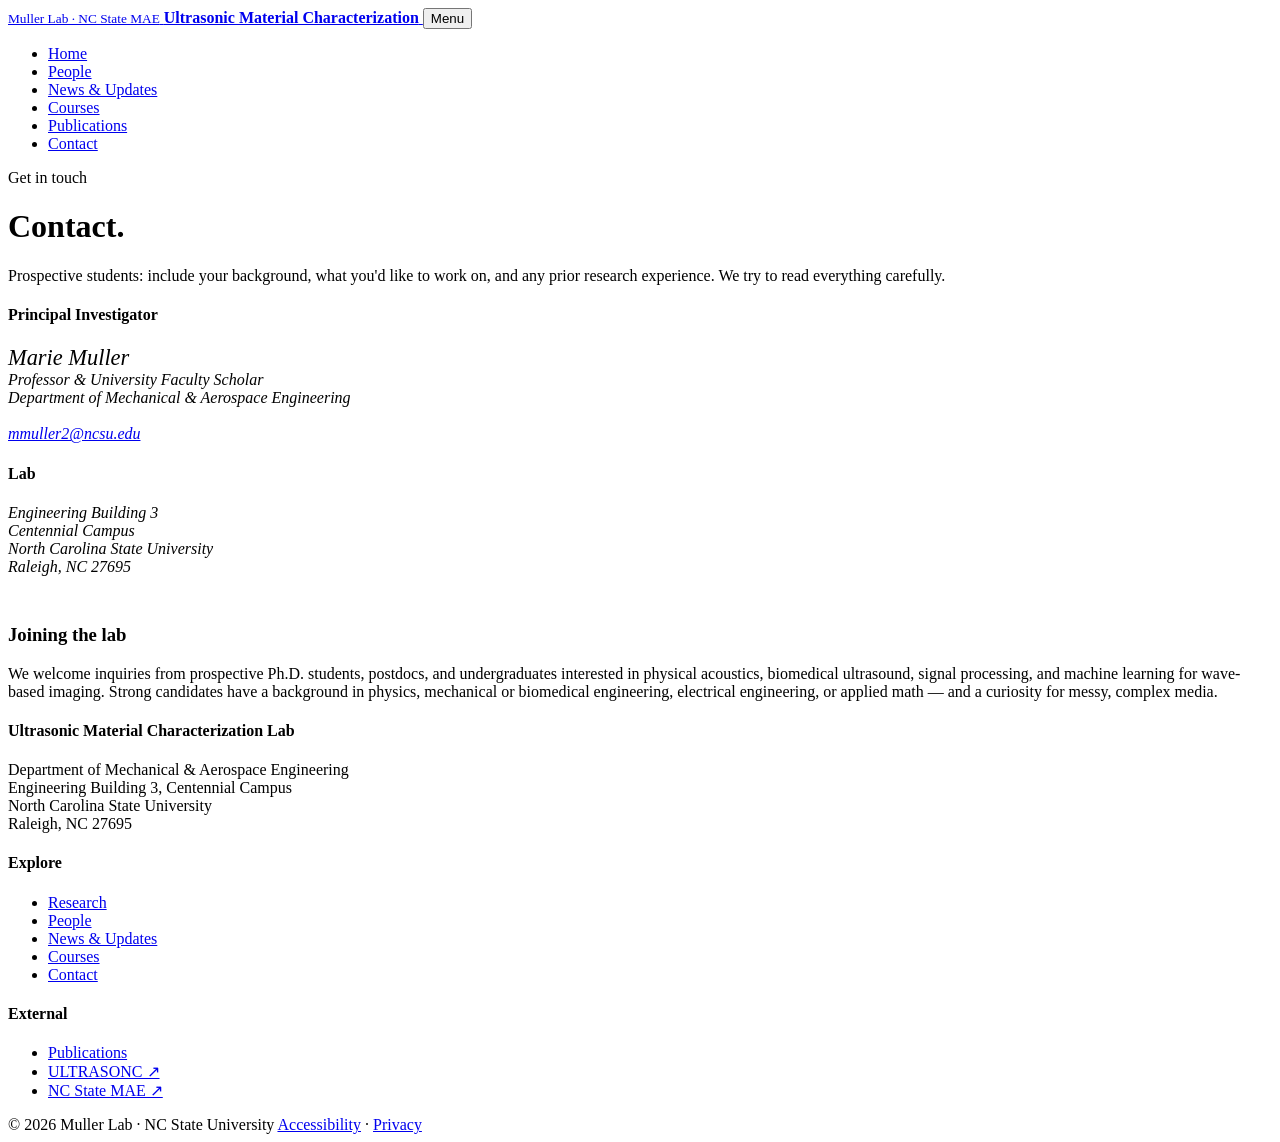
==== contact.html @ 60122ca7 "Add files via upload" ====
<!doctype html>
<html lang="en">
<head>
  <meta charset="utf-8" />
  <meta name="viewport" content="width=device-width, initial-scale=1" />
  <title>Contact — Muller Lab</title>
  <meta name="description" content="Contact the Muller Lab — Department of Mechanical and Aerospace Engineering, NC State University." />

  <link rel="preconnect" href="https://fonts.googleapis.com" />
  <link rel="preconnect" href="https://fonts.gstatic.com" crossorigin />
  <link href="https://fonts.googleapis.com/css2?family=Fraunces:ital,opsz,wght,SOFT,WONK@0,9..144,400..700,30..100,0..1;1,9..144,400..700,30..100,0..1&family=IBM+Plex+Mono:wght@400;500&family=IBM+Plex+Sans:wght@400;500;600&display=swap" rel="stylesheet" />

  <link rel="stylesheet" href="assets/css/style.css" />
</head>
<body>

  <header class="site-header">
    <nav class="nav" aria-label="Primary">
      <a class="brand" href="index.html">
        <small>Muller Lab · NC State MAE</small>
        <b>Ultrasonic Material Characterization</b>
      </a>
      <button class="nav-toggle" aria-expanded="false" aria-controls="nav-links">Menu</button>
      <ul class="nav-links" id="nav-links">
        <li><a href="index.html">Home</a></li>
        <li><a href="people.html">People</a></li>
        <li><a href="news.html">News &amp; Updates</a></li>
        <li><a href="courses.html">Courses</a></li>
        <li><a class="external" href="https://scholar.google.com/citations?user=9_iPoNoAAAAJ&hl=en&oi=ao" rel="noopener">Publications</a></li>
        <li><a class="active" href="contact.html">Contact</a></li>
      </ul>
    </nav>
  </header>

  <main>

    <header class="page-header">
      <div class="wrap">
        <span class="eyebrow">Get in touch</span>
        <h1>Contact.</h1>
        <p>Prospective students: include your background, what you'd like to work on, and any prior research experience. We try to read everything carefully.</p>
      </div>
    </header>

    <section class="section">
      <div class="wrap">
        <div class="contact-grid">

          <div class="contact-block">
            <h4>Principal Investigator</h4>
            <address>
              <strong style="font-family:var(--font-display);font-size:1.4rem;font-weight:500;color:var(--ink);">Marie Muller</strong><br/>
              Professor &amp; University Faculty Scholar<br/>
              Department of Mechanical &amp; Aerospace Engineering<br/>
              <br/>
              <a href="mailto:mmuller2@ncsu.edu">mmuller2@ncsu.edu</a>
            </address>
          </div>

          <div class="contact-block">
            <h4>Lab</h4>
            <address>
              Engineering Building 3<br/>
              Centennial Campus<br/>
              North Carolina State University<br/>
              Raleigh, NC 27695<br/>
            </address>
          </div>

        </div>

        <div class="callout" style="margin-top:3rem;">
          <h3>Joining the lab</h3>
          <p>
            We welcome inquiries from prospective Ph.D. students, postdocs, and undergraduates
            interested in physical acoustics, biomedical ultrasound, signal processing, and
            machine learning for wave-based imaging. Strong candidates have a background in
            physics, mechanical or biomedical engineering, electrical engineering, or applied
            math — and a curiosity for messy, complex media.
          </p>
        </div>
      </div>
    </section>

  </main>

  <footer class="site-footer">
    <div class="wrap">
      <div class="footer-grid">
        <div>
          <h4>Ultrasonic Material Characterization Lab</h4>
          <p>Department of Mechanical &amp; Aerospace Engineering<br/>
          Engineering Building 3, Centennial Campus<br/>
          North Carolina State University<br/>
          Raleigh, NC 27695</p>
        </div>
        <div>
          <h4>Explore</h4>
          <ul>
            <li><a href="index.html">Research</a></li>
            <li><a href="people.html">People</a></li>
            <li><a href="news.html">News &amp; Updates</a></li>
            <li><a href="courses.html">Courses</a></li>
            <li><a href="contact.html">Contact</a></li>
          </ul>
        </div>
        <div>
          <h4>External</h4>
          <ul>
            <li><a href="publications.html">Publications</a></li>
            <li><a href="https://tarheels.live/ultrasonc/" rel="noopener">ULTRASONC ↗</a></li>
            <li><a href="https://www.mae.ncsu.edu/" rel="noopener">NC State MAE ↗</a></li>
          </ul>
        </div>
      </div>
      <div class="footer-bottom">
        <span>© 2026 Muller Lab · NC State University</span>
        <span><a href="https://accessibility.ncsu.edu/" rel="noopener">Accessibility</a> · <a href="https://www.ncsu.edu/privacy/" rel="noopener">Privacy</a></span>
      </div>
    </div>
  </footer>

  <script>
    const btn = document.querySelector('.nav-toggle');
    const links = document.getElementById('nav-links');
    if (btn && links) {
      btn.addEventListener('click', () => {
        const open = links.classList.toggle('is-open');
        btn.setAttribute('aria-expanded', open);
      });
    }
  </script>
</body>
</html>
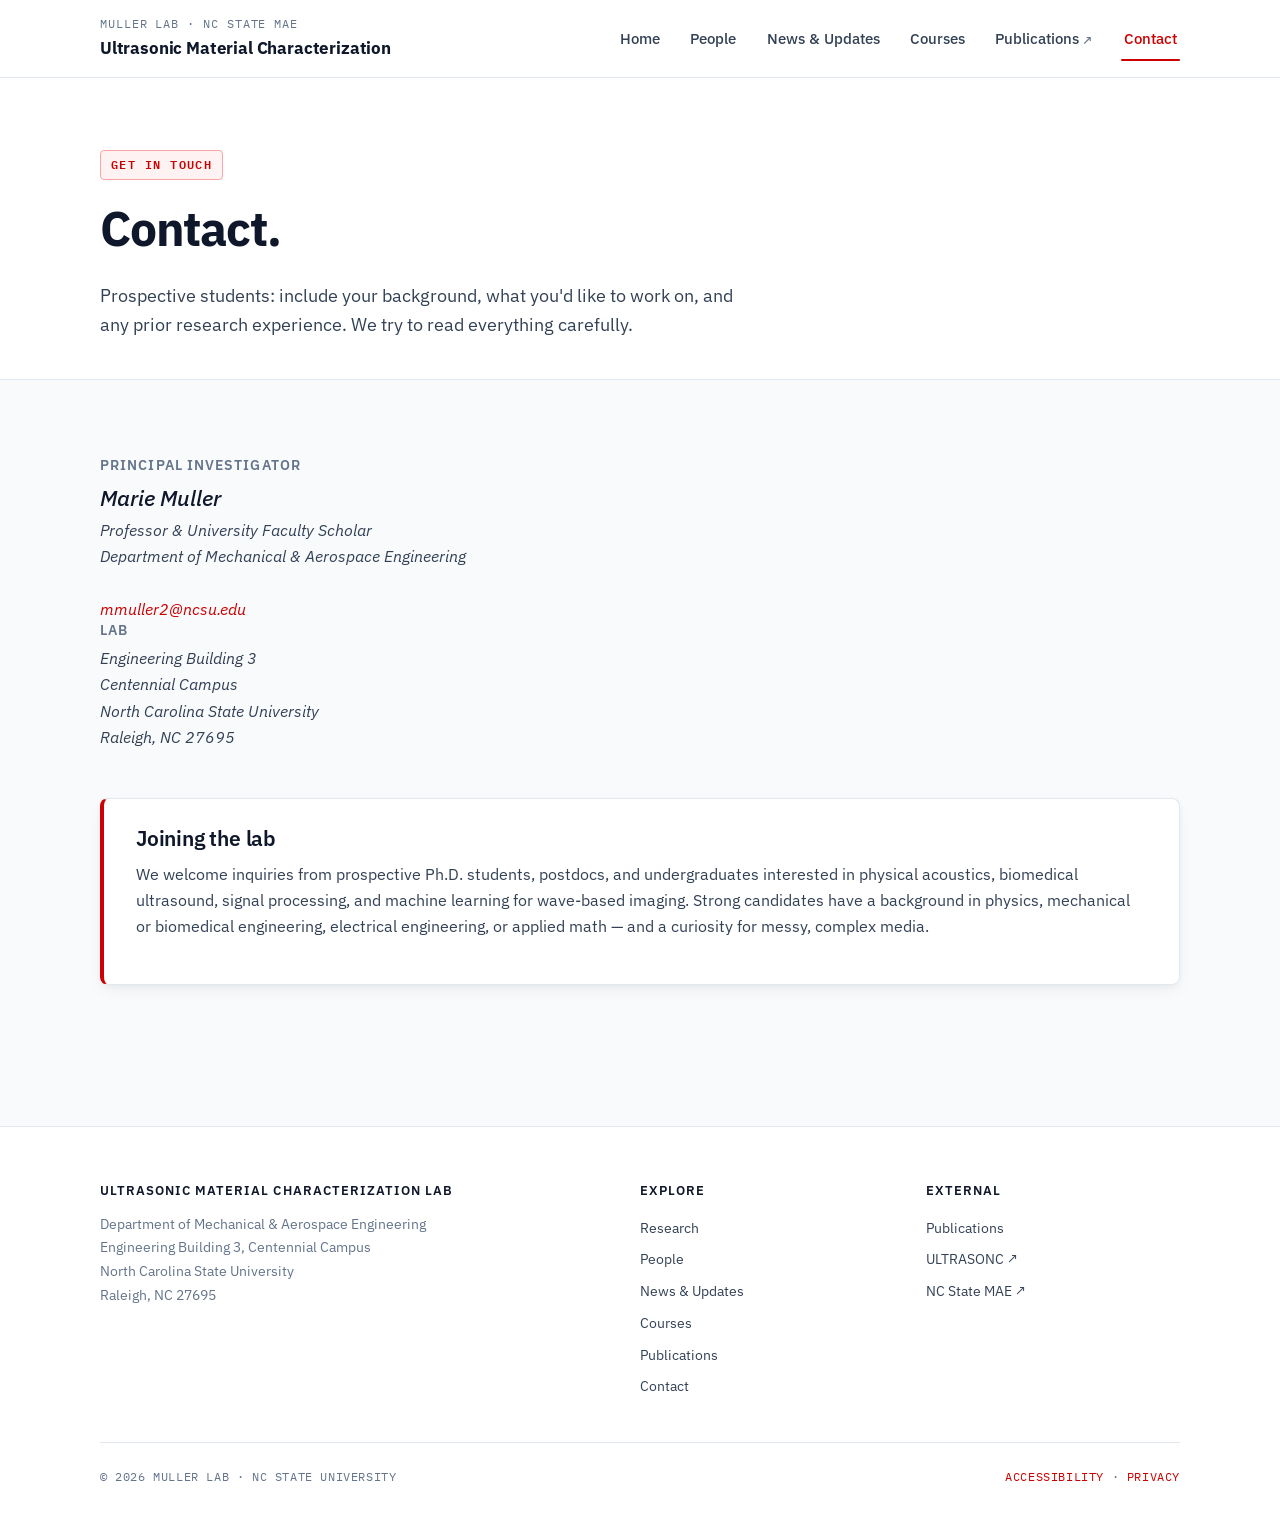
==== commit 2f3bedda: "Update contact.html" ====
--- a/contact.html
+++ b/contact.html
@@ -101,6 +101,7 @@
             <li><a href="people.html">People</a></li>
             <li><a href="news.html">News &amp; Updates</a></li>
             <li><a href="courses.html">Courses</a></li>
+            <li><a href="publications.html">Publications</a></li>
             <li><a href="contact.html">Contact</a></li>
           </ul>
         </div>
--- a/assets/css/style.css
+++ b/assets/css/style.css
@@ -0,0 +1,597 @@
+/* =========================================================
+   Ultrasonic Material Characterization Lab — Modern Clean
+   ========================================================= */
+
+:root {
+  --bg:           #f8fafc;
+  --bg-card:      #ffffff;
+  --ink:          #0f172a;
+  --ink-soft:     #334155;
+  --ink-muted:    #64748b;
+  --line:         #e2e8f0;
+  --accent:       #cc0000;       /* NC State Red */
+  --accent-light: #fef2f2;
+  --accent-border:#fca5a5;
+  --radius:       8px;
+  --shadow-sm:    0 1px 3px rgba(0,0,0,0.05), 0 1px 2px rgba(0,0,0,0.03);
+  --shadow-md:    0 6px 16px -2px rgba(15,23,42,0.06), 0 2px 6px -1px rgba(15,23,42,0.04);
+  --font-body:    "IBM Plex Sans", -apple-system, BlinkMacSystemFont, "Segoe UI", Roboto, sans-serif;
+  --font-display: "IBM Plex Sans", -apple-system, BlinkMacSystemFont, "Segoe UI", Roboto, sans-serif;
+  --font-mono:    "IBM Plex Mono", ui-monospace, Menlo, Consolas, monospace;
+  --max-w:        1160px;
+  --gutter:       clamp(1.25rem, 4vw, 2.5rem);
+}
+
+*, *::before, *::after { box-sizing: border-box; }
+html { scroll-behavior: smooth; }
+body {
+  margin: 0;
+  background: var(--bg);
+  color: var(--ink-soft);
+  font-family: var(--font-body);
+  font-size: 16px;
+  line-height: 1.65;
+  -webkit-font-smoothing: antialiased;
+}
+
+img { max-width: 100%; height: auto; display: block; }
+a { color: var(--accent); text-decoration: none; transition: all .15s ease; }
+a:hover { text-decoration: underline; color: #990000; }
+
+h1, h2, h3, h4 {
+  color: var(--ink);
+  font-family: var(--font-display);
+  font-weight: 700;
+  line-height: 1.18;
+  margin: 0 0 .5em;
+  letter-spacing: -0.025em;
+}
+h1 { font-size: clamp(2.3rem, 4.2vw, 3.4rem); }
+h2 { font-size: clamp(1.6rem, 2.5vw, 2.2rem); }
+h3 { font-size: 1.25rem; font-weight: 600; letter-spacing: -0.01em; }
+h4 { font-size: 0.85rem; font-weight: 600; text-transform: uppercase; letter-spacing: 0.08em; color: var(--ink-muted); }
+p { margin: 0 0 1em; }
+p:last-child { margin-bottom: 0; }
+
+.wrap { max-width: var(--max-w); margin: 0 auto; padding: 0 var(--gutter); }
+.section { padding: clamp(3rem, 6vw, 5rem) 0; }
+.section + .section { border-top: 1px solid var(--line); }
+
+.eyebrow {
+  display: inline-flex;
+  align-items: center;
+  font-family: var(--font-mono);
+  font-size: 0.75rem;
+  letter-spacing: 0.12em;
+  text-transform: uppercase;
+  color: var(--accent);
+  background: var(--accent-light);
+  border: 1px solid var(--accent-border);
+  padding: 4px 10px;
+  border-radius: 4px;
+  font-weight: 600;
+  margin-bottom: 1.25rem;
+}
+
+/* Header & Nav */
+.site-header {
+  position: sticky;
+  top: 0;
+  background: rgba(255, 255, 255, 0.94);
+  backdrop-filter: blur(10px);
+  -webkit-backdrop-filter: blur(10px);
+  border-bottom: 1px solid var(--line);
+  z-index: 100;
+}
+.nav {
+  display: flex;
+  align-items: center;
+  justify-content: space-between;
+  padding: 0.9rem var(--gutter);
+  max-width: var(--max-w);
+  margin: 0 auto;
+}
+.brand {
+  text-decoration: none;
+  color: var(--ink);
+  display: flex;
+  flex-direction: column;
+}
+.brand b { font-size: 1.05rem; font-weight: 700; letter-spacing: -0.01em; color: var(--ink); }
+.brand small { font-size: 0.72rem; color: var(--ink-muted); font-family: var(--font-mono); text-transform: uppercase; letter-spacing: 0.08em; margin-bottom: 2px; }
+
+.nav-toggle {
+  display: none;
+  background: #fff;
+  border: 1px solid var(--line);
+  padding: .4rem .65rem;
+  font-family: var(--font-mono);
+  font-size: .8rem;
+  border-radius: 4px;
+  cursor: pointer;
+}
+.nav-links { display: flex; gap: 1.5rem; list-style: none; margin: 0; padding: 0; align-items: center; }
+.nav-links a {
+  color: var(--ink-soft);
+  font-size: 0.92rem;
+  font-weight: 500;
+  padding: 0.4rem 0.2rem;
+  position: relative;
+}
+.nav-links a:hover, .nav-links a.active { color: var(--accent); text-decoration: none; }
+.nav-links a.active::after {
+  content: "";
+  position: absolute;
+  left: 0; right: 0; bottom: -6px;
+  height: 2px;
+  background: var(--accent);
+  border-radius: 2px;
+}
+.nav-links a.external::after { content: " ↗"; color: var(--ink-muted); font-size: 0.85em; }
+
+/* Hero */
+.hero {
+  background: #ffffff;
+  padding: clamp(3.5rem, 7vw, 5.5rem) 0 3.5rem;
+  border-bottom: 1px solid var(--line);
+}
+.hero-grid {
+  display: grid;
+  grid-template-columns: 1fr;
+  gap: 2.5rem;
+  align-items: center;
+}
+@media (min-width: 860px) {
+  .hero-grid { grid-template-columns: 1.45fr 1fr; gap: 3.5rem; }
+}
+.hero h1 {
+  font-style: normal;
+  font-weight: 700;
+  line-height: 1.15;
+}
+.hero h1 em { font-style: normal; color: var(--accent); }
+.hero-lede {
+  font-size: 1.15rem;
+  color: var(--ink-soft);
+  line-height: 1.6;
+  max-width: 44ch;
+  margin-top: 1.25rem;
+}
+.hero-meta {
+  display: flex;
+  flex-wrap: wrap;
+  gap: 0.6rem;
+  margin-top: 2rem;
+}
+.hero-meta span {
+  font-family: var(--font-mono);
+  font-size: 0.75rem;
+  letter-spacing: 0.05em;
+  color: var(--ink-muted);
+  background: var(--bg);
+  border: 1px solid var(--line);
+  padding: 4px 10px;
+  border-radius: 4px;
+}
+
+/* Callout Box */
+.callout {
+  background: var(--bg-card);
+  border: 1px solid var(--line);
+  border-left: 4px solid var(--accent);
+  padding: 1.75rem 2rem;
+  border-radius: var(--radius);
+  box-shadow: var(--shadow-md);
+}
+.callout h3 { font-size: 1.3rem; margin-bottom: 0.65rem; color: var(--ink); }
+.callout p { color: var(--ink-soft); font-size: 0.98rem; margin-bottom: 1rem; }
+.callout .callout-link {
+  font-family: var(--font-mono);
+  font-size: 0.82rem;
+  font-weight: 600;
+  letter-spacing: 0.06em;
+  text-transform: uppercase;
+  color: var(--accent);
+  display: inline-flex;
+  align-items: center;
+}
+
+/* Research Areas */
+.research-list {
+  display: flex;
+  flex-direction: column;
+  gap: 1.5rem;
+  margin-top: 2rem;
+}
+.research-item {
+  display: grid;
+  grid-template-columns: 1fr;
+  gap: 1.5rem;
+  background: var(--bg-card);
+  border: 1px solid var(--line);
+  padding: 1.75rem 2rem;
+  border-radius: var(--radius);
+  box-shadow: var(--shadow-sm);
+  transition: transform 0.2s ease, box-shadow 0.2s ease, border-color 0.2s ease;
+  cursor: pointer;
+  position: relative;
+}
+.research-item:hover {
+  transform: translateY(-2px);
+  box-shadow: var(--shadow-md);
+  border-color: #cbd5e1;
+}
+@media (min-width: 768px) {
+  .research-item {
+    grid-template-columns: 50px 1fr 240px;
+    align-items: center;
+    gap: 2.5rem;
+  }
+}
+.research-num {
+  font-family: var(--font-mono);
+  font-size: 1.15rem;
+  font-weight: 700;
+  color: var(--accent);
+}
+.research-body h3 {
+  font-size: 1.35rem;
+  margin-bottom: 0.6rem;
+  color: var(--ink);
+}
+.research-body p {
+  color: var(--ink-soft);
+  font-size: 0.96rem;
+  line-height: 1.6;
+}
+.research-hint {
+  display: inline-block;
+  margin-top: 0.75rem;
+  font-family: var(--font-mono);
+  font-size: 0.75rem;
+  color: var(--accent);
+  letter-spacing: 0.05em;
+  text-transform: uppercase;
+}
+
+/* Full Uncropped Thumbnail Container */
+.research-figure {
+  margin: 0;
+  background: #ffffff;
+  border: 1px solid var(--line);
+  border-radius: 6px;
+  padding: 0.5rem;
+  height: 180px;
+  display: flex;
+  align-items: center;
+  justify-content: center;
+}
+.research-figure img {
+  max-width: 100%;
+  max-height: 100%;
+  width: auto;
+  height: auto;
+  object-fit: contain; /* Never crop or distort the image */
+  border-radius: 4px;
+}
+
+/* =========================================================
+   Interactive Expand Modal (Text Left, Full Figure Right)
+   ========================================================= */
+.modal-overlay {
+  position: fixed;
+  inset: 0;
+  background: rgba(15, 23, 42, 0.75);
+  backdrop-filter: blur(6px);
+  z-index: 1000;
+  display: none;
+  align-items: center;
+  justify-content: center;
+  padding: 1.5rem;
+  opacity: 0;
+  transition: opacity 0.25s ease;
+}
+.modal-overlay.active {
+  display: flex;
+  opacity: 1;
+}
+.modal-window {
+  background: #ffffff;
+  width: 100%;
+  max-width: 1050px;
+  max-height: 90vh;
+  border-radius: 12px;
+  box-shadow: 0 25px 50px -12px rgba(0, 0, 0, 0.25);
+  overflow-y: auto;
+  position: relative;
+  display: grid;
+  grid-template-columns: 1fr;
+  animation: modalPop 0.25s ease-out;
+}
+@media (min-width: 860px) {
+  .modal-window {
+    grid-template-columns: 1fr 1.25fr;
+    overflow: hidden;
+    height: min(650px, 85vh);
+  }
+}
+@keyframes modalPop {
+  from { transform: scale(0.96); opacity: 0; }
+  to { transform: scale(1); opacity: 1; }
+}
+.modal-close-btn {
+  position: absolute;
+  top: 1rem;
+  right: 1.25rem;
+  background: rgba(255, 255, 255, 0.9);
+  border: 1px solid var(--line);
+  width: 36px;
+  height: 36px;
+  border-radius: 50%;
+  font-size: 1.2rem;
+  font-weight: 700;
+  cursor: pointer;
+  display: flex;
+  align-items: center;
+  justify-content: center;
+  z-index: 10;
+  color: var(--ink-soft);
+  transition: background 0.15s ease;
+}
+.modal-close-btn:hover {
+  background: var(--accent);
+  color: #fff;
+  border-color: var(--accent);
+}
+.modal-left {
+  padding: clamp(2rem, 4vw, 3rem);
+  display: flex;
+  flex-direction: column;
+  justify-content: center;
+  border-bottom: 1px solid var(--line);
+}
+@media (min-width: 860px) {
+  .modal-left {
+    border-bottom: none;
+    border-right: 1px solid var(--line);
+    overflow-y: auto;
+  }
+}
+.modal-left .modal-num {
+  font-family: var(--font-mono);
+  color: var(--accent);
+  font-weight: 700;
+  font-size: 0.9rem;
+  letter-spacing: 0.08em;
+  margin-bottom: 0.5rem;
+}
+.modal-left h3 {
+  font-size: clamp(1.4rem, 2vw, 1.85rem);
+  line-height: 1.25;
+  margin-bottom: 1.25rem;
+  color: var(--ink);
+}
+.modal-left p {
+  color: var(--ink-soft);
+  font-size: 1.02rem;
+  line-height: 1.7;
+}
+.modal-right {
+  background: #f8fafc;
+  display: flex;
+  align-items: center;
+  justify-content: center;
+  padding: 2rem;
+}
+.modal-right img {
+  max-width: 100%;
+  max-height: 100%;
+  width: auto;
+  height: auto;
+  object-fit: contain;
+  box-shadow: var(--shadow-sm);
+  background: #fff;
+  border-radius: 6px;
+  border: 1px solid var(--line);
+}
+
+/* News Section */
+.news-list {
+  list-style: none;
+  padding: 0;
+  margin: 2rem 0 0;
+  display: flex;
+  flex-direction: column;
+  gap: 1rem;
+}
+.news-item {
+  background: var(--bg-card);
+  border: 1px solid var(--line);
+  padding: 1.5rem 2rem;
+  border-radius: var(--radius);
+  box-shadow: var(--shadow-sm);
+  display: grid;
+  grid-template-columns: 1fr;
+  gap: 0.75rem;
+}
+@media (min-width: 768px) {
+  .news-item { grid-template-columns: 140px 1fr; gap: 2rem; }
+}
+.news-date {
+  font-family: var(--font-mono);
+  font-size: 0.82rem;
+  color: var(--ink-muted);
+  letter-spacing: 0.05em;
+  text-transform: uppercase;
+}
+.news-tag {
+  display: inline-block;
+  font-family: var(--font-mono);
+  font-size: 0.7rem;
+  letter-spacing: 0.08em;
+  text-transform: uppercase;
+  color: var(--accent);
+  background: var(--accent-light);
+  border: 1px solid var(--accent-border);
+  padding: 2px 7px;
+  border-radius: 3px;
+  margin-bottom: 0.4rem;
+  font-weight: 600;
+}
+.news-body h3 { font-size: 1.15rem; margin-bottom: 0.4rem; }
+.news-body p { color: var(--ink-soft); font-size: 0.94rem; margin-bottom: 0.35rem; }
+
+/* People Page */
+.pi-feature {
+  display: grid;
+  grid-template-columns: 1fr;
+  gap: 2rem;
+  background: var(--bg-card);
+  padding: 2.5rem;
+  border: 1px solid var(--line);
+  border-radius: var(--radius);
+  box-shadow: var(--shadow-sm);
+}
+@media (min-width: 768px) {
+  .pi-feature { grid-template-columns: 280px 1fr; gap: 3rem; align-items: start; }
+}
+.pi-photo {
+  border-radius: var(--radius);
+  overflow: hidden;
+  border: 1px solid var(--line);
+}
+.pi-photo img { width: 100%; aspect-ratio: 1 / 1; object-fit: cover; }
+.pi-title {
+  font-family: var(--font-mono);
+  font-size: 0.85rem;
+  text-transform: uppercase;
+  color: var(--accent);
+  letter-spacing: 0.05em;
+  margin-bottom: 1.25rem;
+  font-weight: 600;
+}
+
+.people-grid {
+  display: grid;
+  grid-template-columns: repeat(auto-fill, minmax(240px, 1fr));
+  gap: 1.5rem;
+  margin-top: 1.75rem;
+}
+.person {
+  background: var(--bg-card);
+  border: 1px solid var(--line);
+  padding: 1.5rem;
+  border-radius: var(--radius);
+  box-shadow: var(--shadow-sm);
+  display: flex;
+  flex-direction: column;
+}
+.person-photo {
+  width: 100%;
+  max-width: 200px;
+  aspect-ratio: 1 / 1;
+  border-radius: 50%;
+  overflow: hidden;
+  margin: 0 auto 1.25rem;
+  background: var(--bg-card);
+}
+
+.person-photo img {
+  width: 100%;
+  height: 100%;
+  display: block;
+  object-fit: cover;
+  border-radius: 50%;
+}
+.person h4 { font-size: 1.15rem; color: var(--ink); margin-bottom: 0.35rem; text-transform: none; letter-spacing: 0; }
+.person p { font-size: 0.92rem; color: var(--ink-soft); margin-bottom: 0.75rem; }
+.person-email { font-family: var(--font-mono); font-size: 0.8rem; color: var(--accent); margin-top: auto; }
+
+/* Alumni */
+.alumni-block { columns: 1; column-gap: 2.5rem; }
+@media (min-width: 600px) { .alumni-block { columns: 2; } }
+@media (min-width: 960px) { .alumni-block { columns: 3; } }
+.alumni-block ul { list-style: none; padding: 0; margin: 0; }
+.alumni-block li {
+  break-inside: avoid;
+  padding: .5rem 0;
+  border-bottom: 1px solid var(--line);
+  font-size: .94rem;
+}
+
+/* Page Header */
+.page-header {
+  padding: clamp(3rem, 6vw, 4.5rem) 0 2.5rem;
+  background: #ffffff;
+  border-bottom: 1px solid var(--line);
+}
+.page-header h1 { font-size: clamp(2rem, 3.8vw, 3rem); }
+.page-header p { font-size: 1.1rem; color: var(--ink-soft); max-width: 60ch; margin-top: 0.75rem; }
+
+/* Courses */
+.courses { display: flex; flex-direction: column; gap: 1rem; margin-top: 2rem; }
+.course {
+  background: var(--bg-card);
+  border: 1px solid var(--line);
+  padding: 1.75rem 2rem;
+  border-radius: var(--radius);
+  box-shadow: var(--shadow-sm);
+  display: grid;
+  grid-template-columns: 1fr;
+  gap: 1rem;
+}
+@media (min-width: 768px) {
+  .course { grid-template-columns: 160px 1fr; gap: 2rem; }
+}
+.course-code { font-family: var(--font-mono); font-size: 1rem; font-weight: 700; color: var(--ink); }
+.course-term { display: block; font-size: 0.78rem; text-transform: uppercase; color: var(--accent); margin-top: 4px; }
+
+/* Footer */
+.site-footer {
+  border-top: 1px solid var(--line);
+  padding: 3.5rem 0 2rem;
+  background: #ffffff;
+  font-size: 0.9rem;
+  color: var(--ink-muted);
+  margin-top: 4rem;
+}
+.footer-grid { display: grid; grid-template-columns: 1fr; gap: 2rem; }
+@media (min-width: 768px) { .footer-grid { grid-template-columns: 2fr 1fr 1fr; } }
+.footer-grid h4 { font-size: 0.8rem; margin-bottom: 0.85rem; color: var(--ink); }
+.footer-grid ul { list-style: none; padding: 0; margin: 0; }
+.footer-grid li { padding: 0.25rem 0; }
+.footer-grid a { color: var(--ink-soft); }
+.footer-grid a:hover { color: var(--accent); }
+.footer-bottom {
+  margin-top: 2.5rem;
+  padding-top: 1.5rem;
+  border-top: 1px solid var(--line);
+  display: flex;
+  justify-content: space-between;
+  flex-wrap: wrap;
+  gap: 1rem;
+  font-family: var(--font-mono);
+  font-size: 0.75rem;
+  letter-spacing: 0.05em;
+  text-transform: uppercase;
+}
+
+@media (max-width: 760px) {
+  .nav-toggle { display: inline-block; }
+  .nav-links {
+    position: absolute;
+    top: 100%;
+    left: 0;
+    right: 0;
+    background: #ffffff;
+    border-bottom: 1px solid var(--line);
+    flex-direction: column;
+    align-items: stretch;
+    gap: 0;
+    padding: .5rem var(--gutter) 1.5rem;
+    display: none;
+    box-shadow: var(--shadow-md);
+  }
+  .nav-links.is-open { display: flex; }
+  .nav-links a { padding: .75rem 0; border-bottom: 1px solid var(--line); }
+}
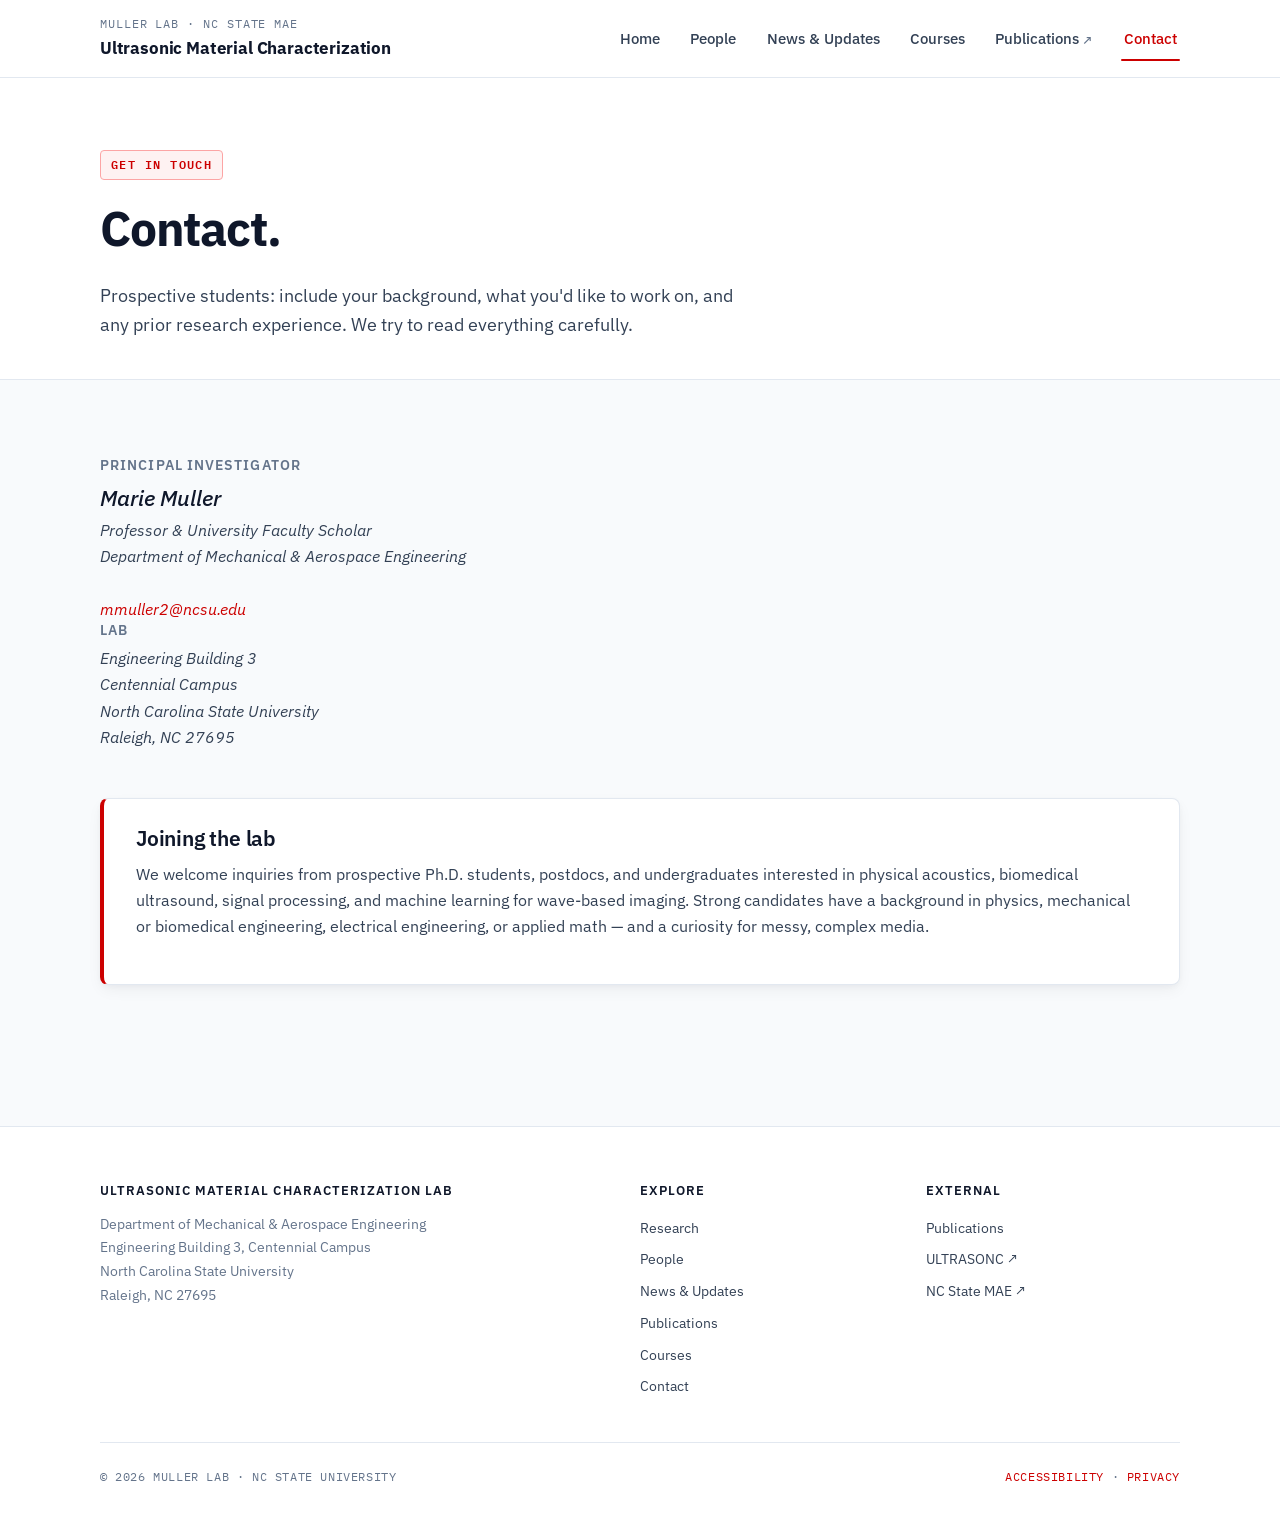
==== commit b6e12687: "Update contact.html" ====
--- a/contact.html
+++ b/contact.html
@@ -100,8 +100,8 @@
             <li><a href="index.html">Research</a></li>
             <li><a href="people.html">People</a></li>
             <li><a href="news.html">News &amp; Updates</a></li>
-            <li><a href="courses.html">Courses</a></li>
             <li><a href="publications.html">Publications</a></li>
+            <li><a href="courses.html">Courses</a></li>            
             <li><a href="contact.html">Contact</a></li>
           </ul>
         </div>
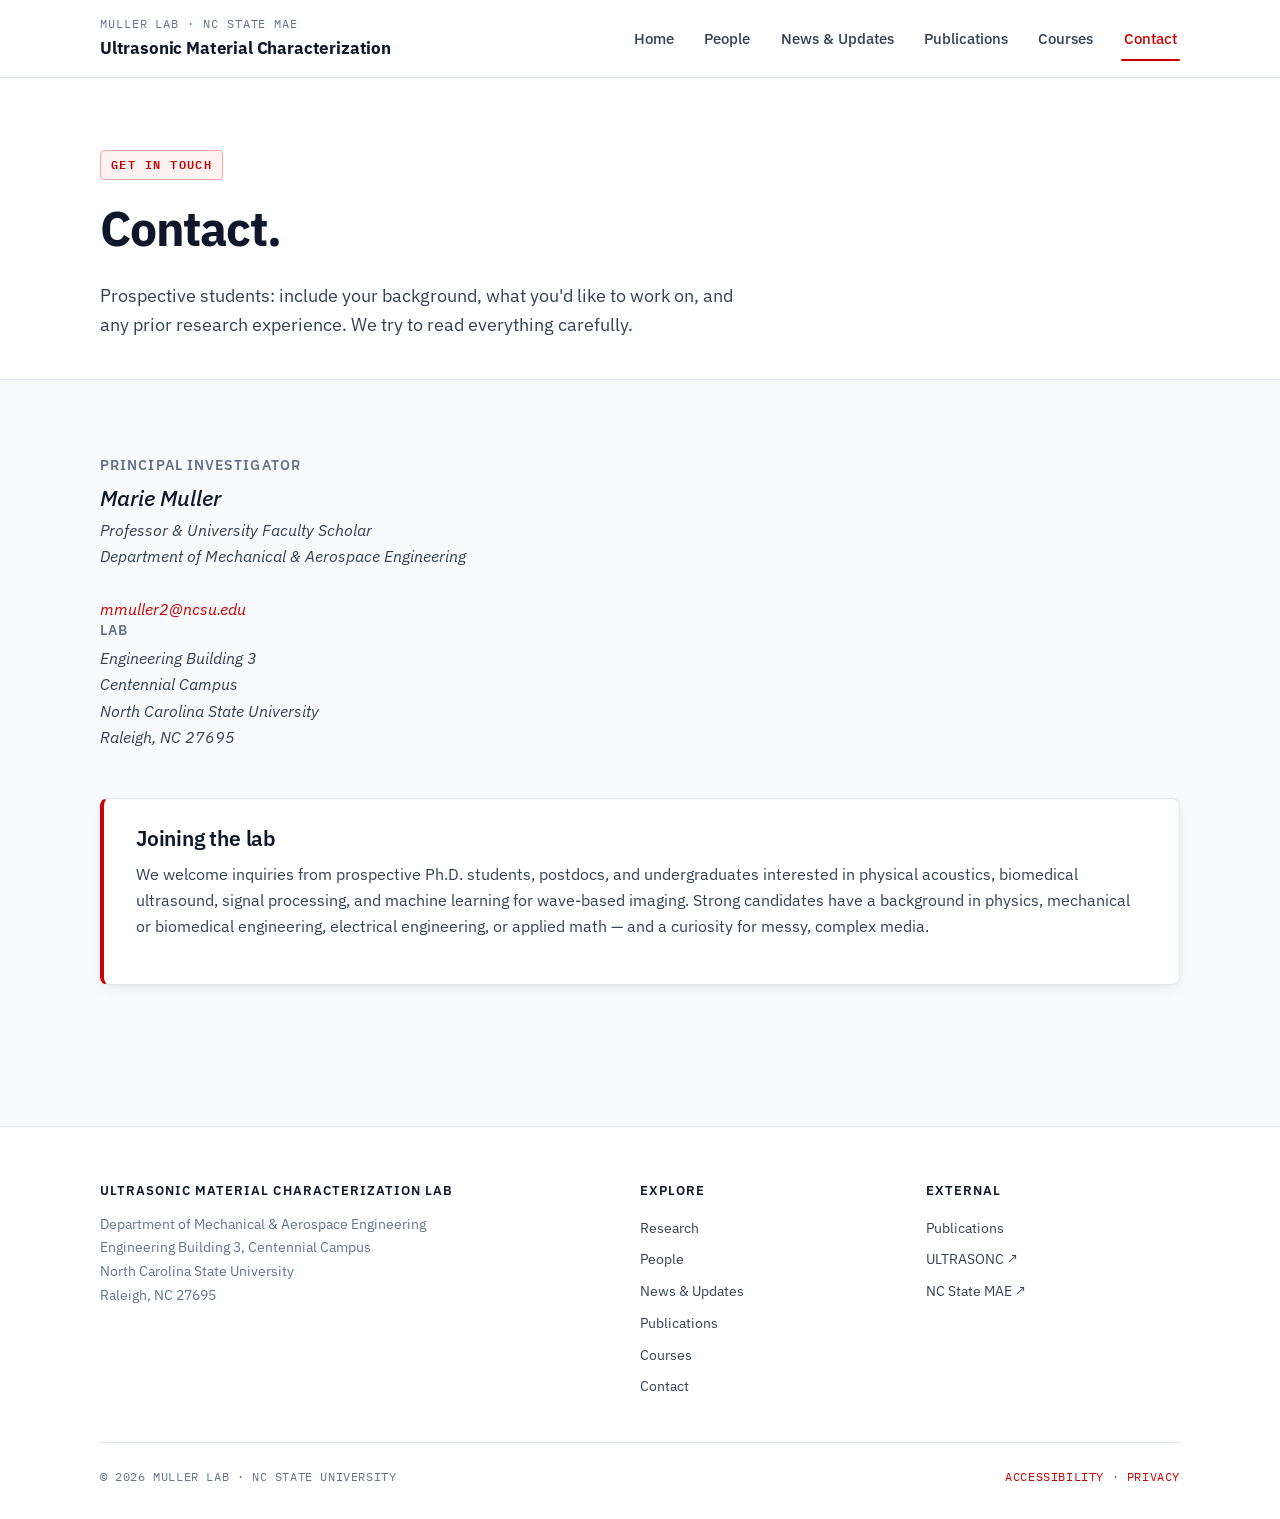
==== commit de9af889: "Update contact.html" ====
--- a/contact.html
+++ b/contact.html
@@ -25,8 +25,8 @@
         <li><a href="index.html">Home</a></li>
         <li><a href="people.html">People</a></li>
         <li><a href="news.html">News &amp; Updates</a></li>
+        <li><a href="publications.html">Publications</a></li>
         <li><a href="courses.html">Courses</a></li>
-        <li><a class="external" href="https://scholar.google.com/citations?user=9_iPoNoAAAAJ&hl=en&oi=ao" rel="noopener">Publications</a></li>
         <li><a class="active" href="contact.html">Contact</a></li>
       </ul>
     </nav>
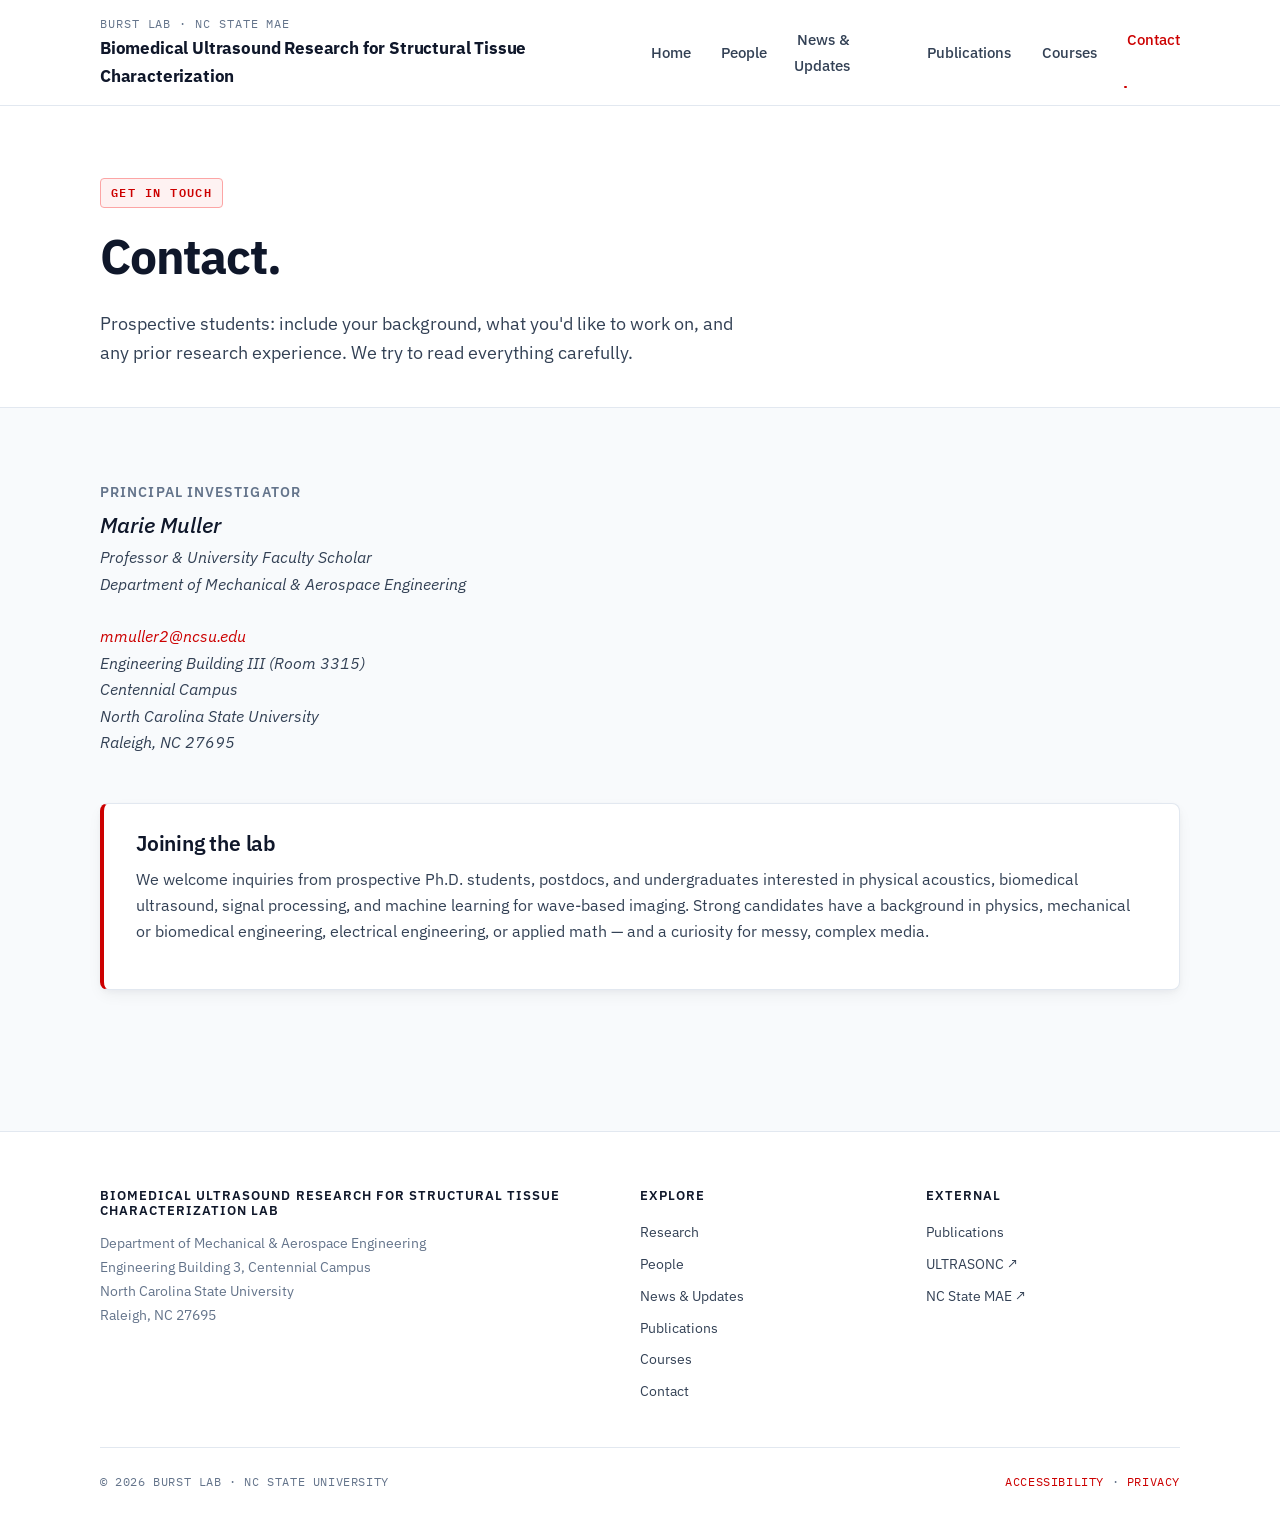
==== commit 934ff96f: "Update contact.html" ====
--- a/contact.html
+++ b/contact.html
@@ -3,8 +3,8 @@
 <head>
   <meta charset="utf-8" />
   <meta name="viewport" content="width=device-width, initial-scale=1" />
-  <title>Contact — Muller Lab</title>
-  <meta name="description" content="Contact the Muller Lab — Department of Mechanical and Aerospace Engineering, NC State University." />
+  <title>Contact — BURST Lab</title>
+  <meta name="description" content="Contact the BURST Lab — Department of Mechanical and Aerospace Engineering, NC State University." />
 
   <link rel="preconnect" href="https://fonts.googleapis.com" />
   <link rel="preconnect" href="https://fonts.gstatic.com" crossorigin />
@@ -17,8 +17,8 @@
   <header class="site-header">
     <nav class="nav" aria-label="Primary">
       <a class="brand" href="index.html">
-        <small>Muller Lab · NC State MAE</small>
-        <b>Ultrasonic Material Characterization</b>
+        <small>BURST Lab · NC State MAE</small>
+        <b>Biomedical Ultrasound Research for Structural Tissue Characterization</b>
       </a>
       <button class="nav-toggle" aria-expanded="false" aria-controls="nav-links">Menu</button>
       <ul class="nav-links" id="nav-links">
@@ -58,9 +58,8 @@
           </div>
 
           <div class="contact-block">
-            <h4>Lab</h4>
             <address>
-              Engineering Building 3<br/>
+              Engineering Building III (Room 3315)<br/>
               Centennial Campus<br/>
               North Carolina State University<br/>
               Raleigh, NC 27695<br/>
@@ -88,7 +87,7 @@
     <div class="wrap">
       <div class="footer-grid">
         <div>
-          <h4>Ultrasonic Material Characterization Lab</h4>
+          <h4>Biomedical Ultrasound Research for Structural Tissue Characterization Lab</h4>
           <p>Department of Mechanical &amp; Aerospace Engineering<br/>
           Engineering Building 3, Centennial Campus<br/>
           North Carolina State University<br/>
@@ -115,7 +114,7 @@
         </div>
       </div>
       <div class="footer-bottom">
-        <span>© 2026 Muller Lab · NC State University</span>
+        <span>© 2026 BURST Lab · NC State University</span>
         <span><a href="https://accessibility.ncsu.edu/" rel="noopener">Accessibility</a> · <a href="https://www.ncsu.edu/privacy/" rel="noopener">Privacy</a></span>
       </div>
     </div>
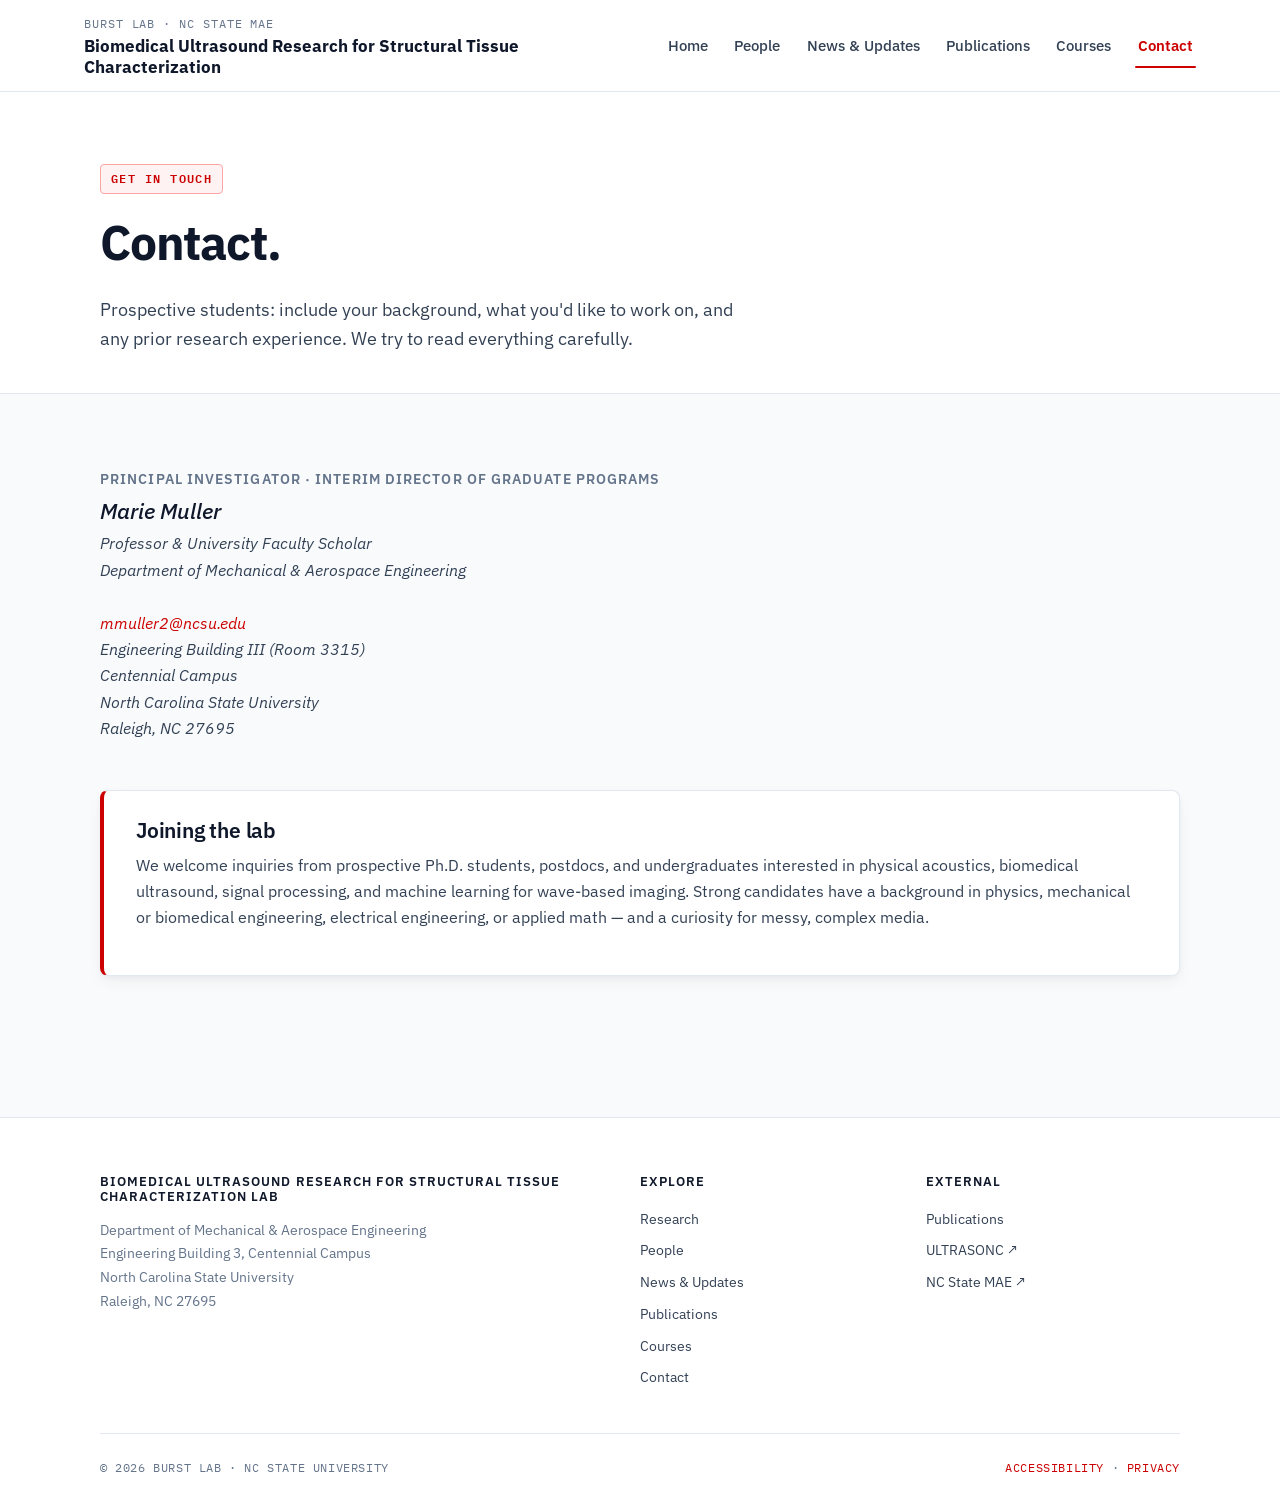
==== commit 80b9a02c: "Update contact.html" ====
--- a/contact.html
+++ b/contact.html
@@ -47,7 +47,7 @@
         <div class="contact-grid">
 
           <div class="contact-block">
-            <h4>Principal Investigator</h4>
+            <h4>Principal Investigator · Interim Director of Graduate Programs</h4>
             <address>
               <strong style="font-family:var(--font-display);font-size:1.4rem;font-weight:500;color:var(--ink);">Marie Muller</strong><br/>
               Professor &amp; University Faculty Scholar<br/>
--- a/assets/css/style.css
+++ b/assets/css/style.css
@@ -73,61 +73,98 @@
   margin-bottom: 1.25rem;
 }
 
-/* Header & Nav */
+/* Navigation Bar Layout */
 .site-header {
+  border-bottom: 1px solid var(--line);
+  background: #ffffff;
   position: sticky;
   top: 0;
-  background: rgba(255, 255, 255, 0.94);
-  backdrop-filter: blur(10px);
-  -webkit-backdrop-filter: blur(10px);
-  border-bottom: 1px solid var(--line);
   z-index: 100;
 }
+
 .nav {
+  max-width: var(--max-w, 1200px);
+  margin: 0 auto;
+  padding: 0.85rem 1.5rem;
   display: flex;
   align-items: center;
   justify-content: space-between;
-  padding: 0.9rem var(--gutter);
-  max-width: var(--max-w);
-  margin: 0 auto;
-}
+  gap: 1.5rem;
+}
+
+/* Brand Section: Keeps the long title contained */
 .brand {
+  display: flex;
+  flex-direction: column;
   text-decoration: none;
-  color: var(--ink);
-  display: flex;
-  flex-direction: column;
-}
-.brand b { font-size: 1.05rem; font-weight: 700; letter-spacing: -0.01em; color: var(--ink); }
-.brand small { font-size: 0.72rem; color: var(--ink-muted); font-family: var(--font-mono); text-transform: uppercase; letter-spacing: 0.08em; margin-bottom: 2px; }
-
-.nav-toggle {
-  display: none;
-  background: #fff;
-  border: 1px solid var(--line);
-  padding: .4rem .65rem;
-  font-family: var(--font-mono);
-  font-size: .8rem;
-  border-radius: 4px;
-  cursor: pointer;
-}
-.nav-links { display: flex; gap: 1.5rem; list-style: none; margin: 0; padding: 0; align-items: center; }
+  max-width: 480px;
+  flex-shrink: 1;
+}
+
+.brand small {
+  font-family: var(--font-mono, monospace);
+  font-size: 0.72rem;
+  letter-spacing: 0.08em;
+  text-transform: uppercase;
+  color: var(--ink-muted, #64748b);
+  margin-bottom: 0.2rem;
+}
+
+.brand b {
+  font-size: 1.05rem;
+  line-height: 1.25;
+  color: var(--ink, #0f172a);
+  font-weight: 700;
+}
+
+/* Nav Links: Single-line, centered, uniform spacing */
+.nav-links {
+  display: flex;
+  align-items: center;
+  list-style: none;
+  padding: 0;
+  margin: 0;
+  gap: 1.25rem;
+  flex-shrink: 0;
+}
+
+.nav-links li {
+  margin: 0;
+  padding: 0;
+  display: flex;
+  align-items: center;
+}
+
 .nav-links a {
-  color: var(--ink-soft);
+  text-decoration: none;
   font-size: 0.92rem;
   font-weight: 500;
+  color: var(--ink-soft, #475569);
+  white-space: nowrap; /* Prevents "News & Updates" from breaking into 2 lines */
   padding: 0.4rem 0.2rem;
   position: relative;
-}
-.nav-links a:hover, .nav-links a.active { color: var(--accent); text-decoration: none; }
+  transition: color 0.15s ease;
+}
+
+.nav-links a:hover {
+  color: var(--accent, #cc0000);
+}
+
+.nav-links a.active {
+  color: var(--accent, #cc0000);
+  font-weight: 600;
+}
+
 .nav-links a.active::after {
   content: "";
   position: absolute;
-  left: 0; right: 0; bottom: -6px;
+  bottom: -4px;
+  left: 0;
+  right: 0;
   height: 2px;
-  background: var(--accent);
-  border-radius: 2px;
-}
-.nav-links a.external::after { content: " ↗"; color: var(--ink-muted); font-size: 0.85em; }
+  background: var(--accent, #cc0000);
+  border-radius: 1px;
+}
 
 /* Hero */
 .hero {
@@ -576,9 +613,35 @@
   text-transform: uppercase;
 }
 
+/* =========================================
+   1. DESKTOP / BASE STYLES
+   ========================================= */
+
+/* Hide the Menu button on computer / desktop screens */
+.nav-toggle {
+  display: none;
+}
+
+/* =========================================
+   2. MOBILE STYLES (Screen width <= 760px)
+   ========================================= */
 @media (max-width: 760px) {
-  .nav-toggle { display: inline-block; }
+  /* Show the toggle button on mobile */
+  .nav-toggle {
+    display: inline-block;
+    background: transparent;
+    border: 1px solid var(--line);
+    padding: 0.35rem 0.75rem;
+    border-radius: var(--radius);
+    font-size: 0.88rem;
+    font-weight: 600;
+    cursor: pointer;
+    color: var(--ink);
+  }
+
+  /* Hide the links by default on mobile */
   .nav-links {
+    display: none;
     position: absolute;
     top: 100%;
     left: 0;
@@ -588,10 +651,22 @@
     flex-direction: column;
     align-items: stretch;
     gap: 0;
-    padding: .5rem var(--gutter) 1.5rem;
-    display: none;
+    padding: 0.5rem var(--gutter, 1.5rem) 1.5rem;
     box-shadow: var(--shadow-md);
   }
-  .nav-links.is-open { display: flex; }
-  .nav-links a { padding: .75rem 0; border-bottom: 1px solid var(--line); }
-}
+
+  /* Show the links when someone taps the Menu button */
+  .nav-links.is-open {
+    display: flex;
+  }
+
+  .nav-links li {
+    padding: 0.6rem 0;
+    border-bottom: 1px solid #f1f5f9;
+  }
+
+  .nav-links a {
+    padding: 0.75rem 0;
+    border-bottom: 1px solid var(--line);
+  }
+}
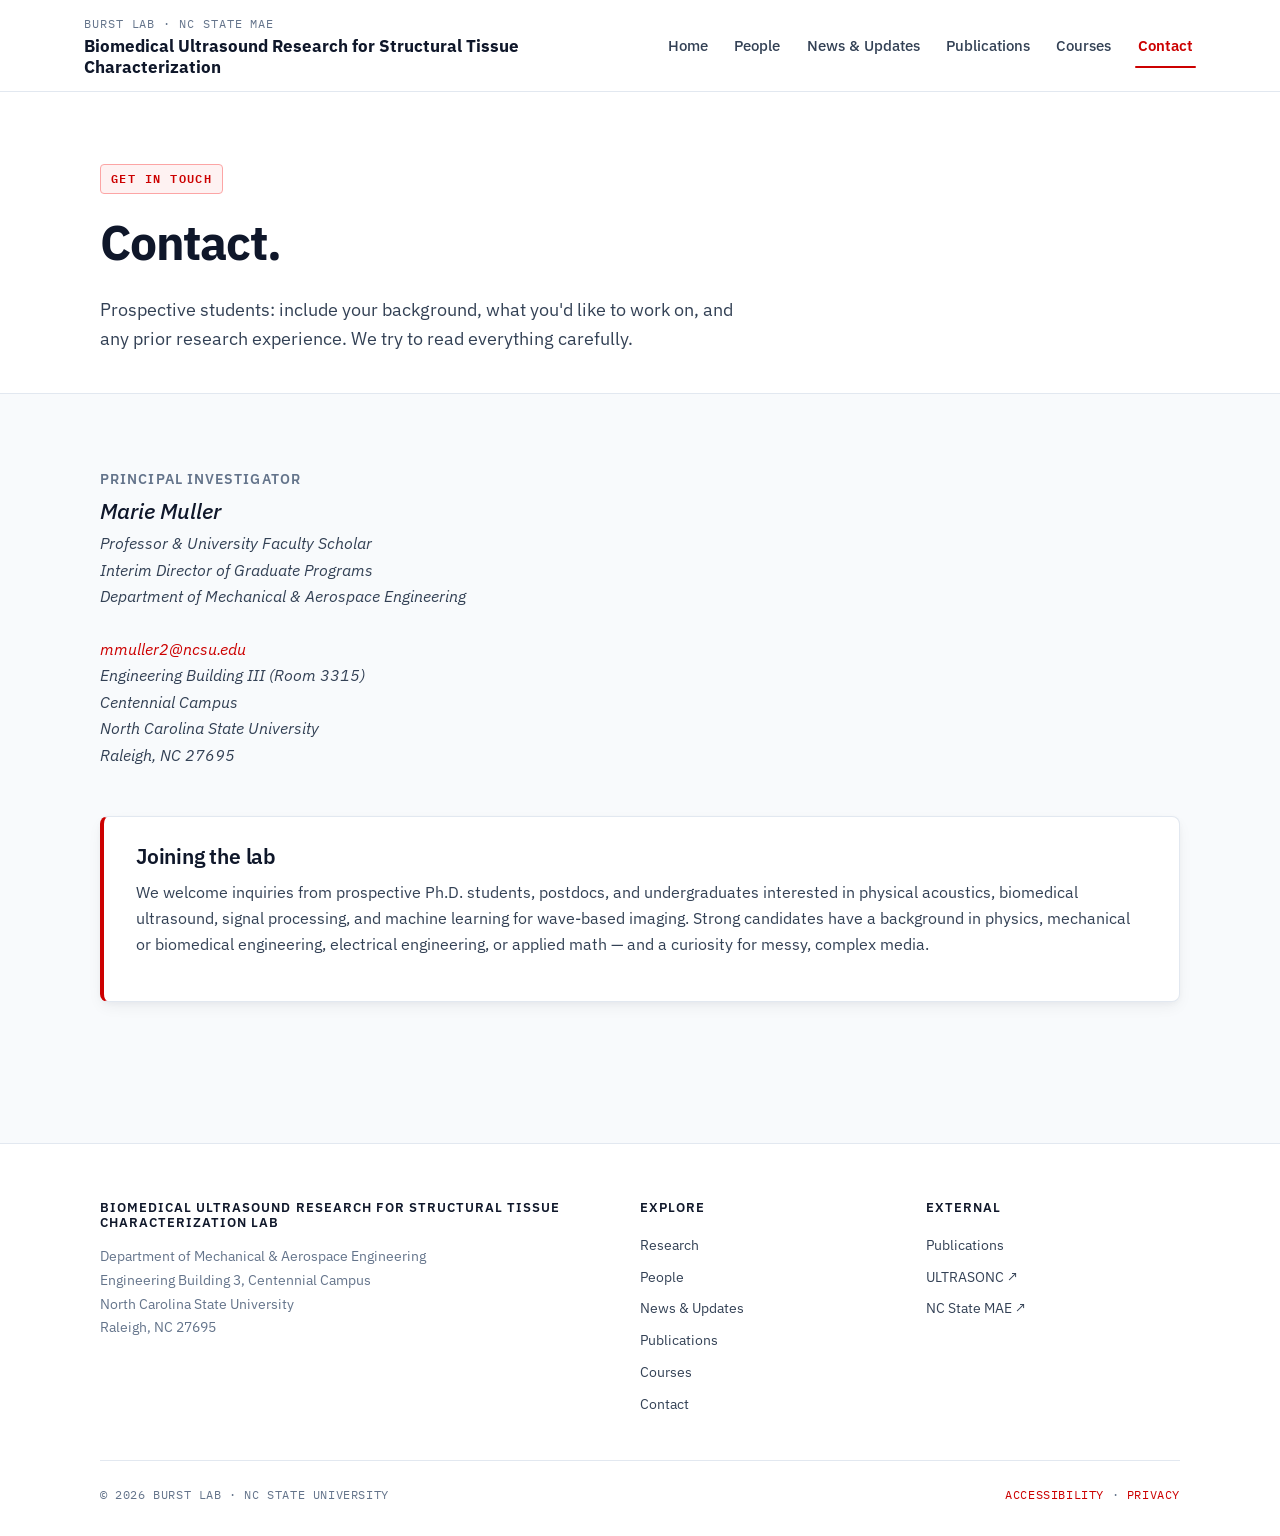
==== commit 4e80e5cb: "Update contact.html" ====
--- a/contact.html
+++ b/contact.html
@@ -47,10 +47,11 @@
         <div class="contact-grid">
 
           <div class="contact-block">
-            <h4>Principal Investigator · Interim Director of Graduate Programs</h4>
+            <h4>Principal Investigator</h4>
             <address>
               <strong style="font-family:var(--font-display);font-size:1.4rem;font-weight:500;color:var(--ink);">Marie Muller</strong><br/>
               Professor &amp; University Faculty Scholar<br/>
+              Interim Director of Graduate Programs<br/>
               Department of Mechanical &amp; Aerospace Engineering<br/>
               <br/>
               <a href="mailto:mmuller2@ncsu.edu">mmuller2@ncsu.edu</a>
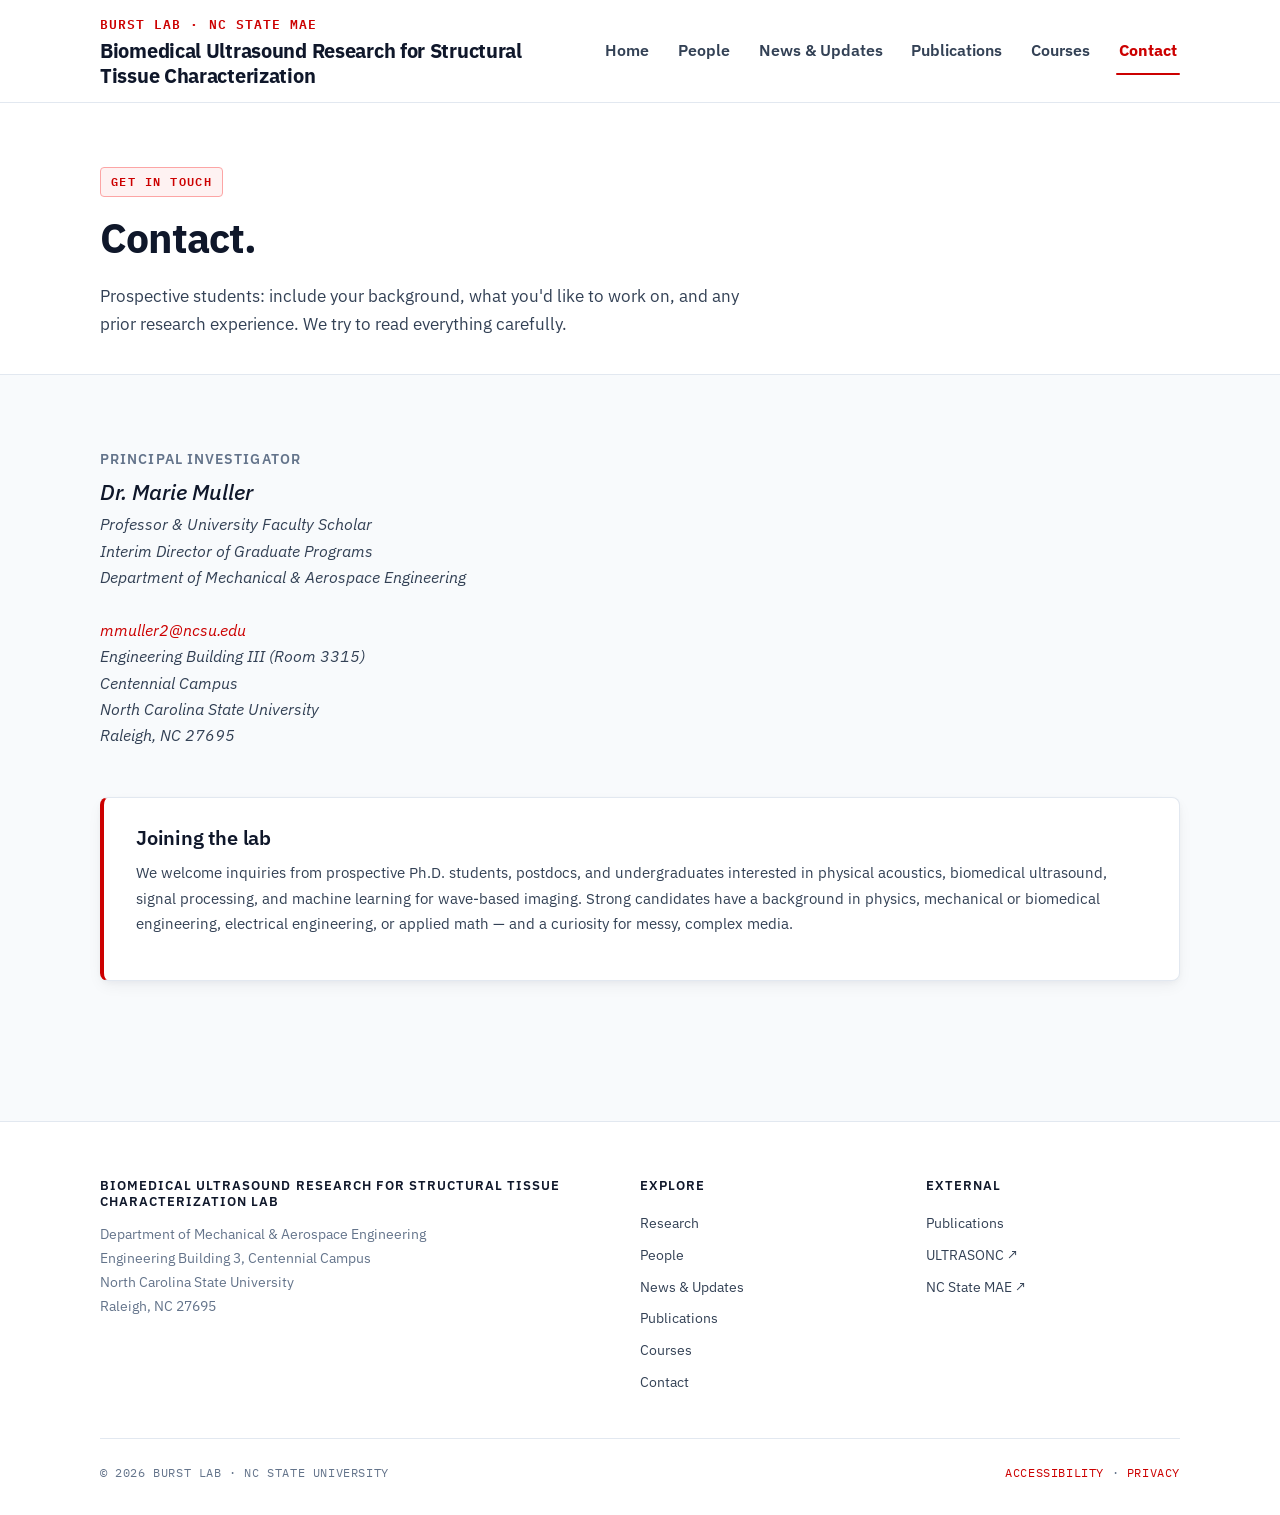
==== commit 759b7e53: "Update contact.html" ====
--- a/contact.html
+++ b/contact.html
@@ -49,7 +49,7 @@
           <div class="contact-block">
             <h4>Principal Investigator</h4>
             <address>
-              <strong style="font-family:var(--font-display);font-size:1.4rem;font-weight:500;color:var(--ink);">Marie Muller</strong><br/>
+              <strong style="font-family:var(--font-display);font-size:1.4rem;font-weight:500;color:var(--ink);">Dr. Marie Muller</strong><br/>
               Professor &amp; University Faculty Scholar<br/>
               Interim Director of Graduate Programs<br/>
               Department of Mechanical &amp; Aerospace Engineering<br/>
--- a/assets/css/style.css
+++ b/assets/css/style.css
@@ -1,29 +1,49 @@
 /* =========================================================
-   Ultrasonic Material Characterization Lab — Modern Clean
+   BURST Lab — Modern Academic Design System
+   Biomedical Ultrasound Research for Structural Tissue Characterization
+   Department of Mechanical & Aerospace Engineering, NC State
    ========================================================= */
 
+/* ---------------------------------------------------------
+   1. DESIGN TOKENS (Variables)
+   --------------------------------------------------------- */
 :root {
-  --bg:           #f8fafc;
-  --bg-card:      #ffffff;
-  --ink:          #0f172a;
-  --ink-soft:     #334155;
-  --ink-muted:    #64748b;
-  --line:         #e2e8f0;
-  --accent:       #cc0000;       /* NC State Red */
-  --accent-light: #fef2f2;
-  --accent-border:#fca5a5;
-  --radius:       8px;
-  --shadow-sm:    0 1px 3px rgba(0,0,0,0.05), 0 1px 2px rgba(0,0,0,0.03);
-  --shadow-md:    0 6px 16px -2px rgba(15,23,42,0.06), 0 2px 6px -1px rgba(15,23,42,0.04);
-  --font-body:    "IBM Plex Sans", -apple-system, BlinkMacSystemFont, "Segoe UI", Roboto, sans-serif;
-  --font-display: "IBM Plex Sans", -apple-system, BlinkMacSystemFont, "Segoe UI", Roboto, sans-serif;
-  --font-mono:    "IBM Plex Mono", ui-monospace, Menlo, Consolas, monospace;
-  --max-w:        1160px;
-  --gutter:       clamp(1.25rem, 4vw, 2.5rem);
-}
-
-*, *::before, *::after { box-sizing: border-box; }
-html { scroll-behavior: smooth; }
+  --bg:             #f8fafc;
+  --bg-card:        #ffffff;
+  --ink:            #0f172a;
+  --ink-soft:       #334155;
+  --ink-muted:      #64748b;
+  --line:           #e2e8f0;
+
+  /* NC State Athletics / University Red */
+  --accent:         #cc0000;
+  --accent-hover:   #990000;
+  --accent-light:   #fef2f2;
+  --accent-border:  #fca5a5;
+
+  --radius:         8px;
+  --shadow-sm:      0 1px 3px rgba(0, 0, 0, 0.05), 0 1px 2px rgba(0, 0, 0, 0.03);
+  --shadow-md:      0 6px 16px -2px rgba(15, 23, 42, 0.06), 0 2px 6px -1px rgba(15, 23, 42, 0.04);
+
+  --font-body:      "IBM Plex Sans", -apple-system, BlinkMacSystemFont, "Segoe UI", Roboto, sans-serif;
+  --font-display:   "IBM Plex Sans", -apple-system, BlinkMacSystemFont, "Segoe UI", Roboto, sans-serif;
+  --font-mono:      "IBM Plex Mono", ui-monospace, Menlo, Consolas, monospace;
+
+  --max-w:          1160px;
+  --gutter:         clamp(1.25rem, 4vw, 2.5rem);
+}
+
+/* ---------------------------------------------------------
+   2. RESET & BASE HTML
+   --------------------------------------------------------- */
+*, *::before, *::after {
+  box-sizing: border-box;
+}
+
+html {
+  scroll-behavior: smooth;
+}
+
 body {
   margin: 0;
   background: var(--bg);
@@ -34,28 +54,67 @@
   -webkit-font-smoothing: antialiased;
 }
 
-img { max-width: 100%; height: auto; display: block; }
-a { color: var(--accent); text-decoration: none; transition: all .15s ease; }
-a:hover { text-decoration: underline; color: #990000; }
+img {
+  max-width: 100%;
+  height: auto;
+  display: block;
+}
+
+a {
+  color: var(--accent);
+  text-decoration: none;
+  transition: color 0.15s ease;
+}
+
+a:hover {
+  text-decoration: underline;
+  color: var(--accent-hover);
+}
 
 h1, h2, h3, h4 {
   color: var(--ink);
   font-family: var(--font-display);
   font-weight: 700;
-  line-height: 1.18;
-  margin: 0 0 .5em;
-  letter-spacing: -0.025em;
-}
-h1 { font-size: clamp(2.3rem, 4.2vw, 3.4rem); }
-h2 { font-size: clamp(1.6rem, 2.5vw, 2.2rem); }
+  line-height: 1.2;
+  margin: 0 0 0.5em;
+  letter-spacing: -0.02em;
+}
+
+h1 { font-size: clamp(2rem, 3.2vw, 2.65rem); }
+h2 { font-size: clamp(1.5rem, 2.2vw, 1.95rem); }
 h3 { font-size: 1.25rem; font-weight: 600; letter-spacing: -0.01em; }
-h4 { font-size: 0.85rem; font-weight: 600; text-transform: uppercase; letter-spacing: 0.08em; color: var(--ink-muted); }
-p { margin: 0 0 1em; }
-p:last-child { margin-bottom: 0; }
-
-.wrap { max-width: var(--max-w); margin: 0 auto; padding: 0 var(--gutter); }
-.section { padding: clamp(3rem, 6vw, 5rem) 0; }
-.section + .section { border-top: 1px solid var(--line); }
+h4 {
+  font-size: 0.85rem;
+  font-weight: 600;
+  text-transform: uppercase;
+  letter-spacing: 0.08em;
+  color: var(--ink-muted);
+}
+
+p {
+  margin: 0 0 1em;
+}
+
+p:last-child {
+  margin-bottom: 0;
+}
+
+/* ---------------------------------------------------------
+   3. SHARED LAYOUT UTILITIES
+   --------------------------------------------------------- */
+.wrap {
+  max-width: var(--max-w);
+  margin: 0 auto;
+  padding: 0 var(--gutter);
+}
+
+.section {
+  padding: clamp(3rem, 6vw, 4.75rem) 0;
+}
+
+.section + .section {
+  border-top: 1px solid var(--line);
+}
 
 .eyebrow {
   display: inline-flex;
@@ -70,10 +129,12 @@
   padding: 4px 10px;
   border-radius: 4px;
   font-weight: 600;
-  margin-bottom: 1.25rem;
-}
-
-/* Navigation Bar Layout */
+  margin-bottom: 1rem;
+}
+
+/* ---------------------------------------------------------
+   4. SITE HEADER & PRIMARY NAVIGATION
+   --------------------------------------------------------- */
 .site-header {
   border-bottom: 1px solid var(--line);
   background: #ffffff;
@@ -85,46 +146,52 @@
 .nav {
   max-width: var(--max-w, 1200px);
   margin: 0 auto;
-  padding: 0.85rem 1.5rem;
+  padding: 0.9rem var(--gutter);
   display: flex;
   align-items: center;
   justify-content: space-between;
   gap: 1.5rem;
 }
 
-/* Brand Section: Keeps the long title contained */
+/* Brand / Lab Identity */
 .brand {
   display: flex;
   flex-direction: column;
   text-decoration: none;
-  max-width: 480px;
+  max-width: 520px;
   flex-shrink: 1;
+}
+
+.brand:hover {
+  text-decoration: none;
 }
 
 .brand small {
   font-family: var(--font-mono, monospace);
-  font-size: 0.72rem;
+  font-size: 0.82rem;
   letter-spacing: 0.08em;
   text-transform: uppercase;
-  color: var(--ink-muted, #64748b);
+  color: var(--accent);
+  font-weight: 600;
   margin-bottom: 0.2rem;
 }
 
 .brand b {
-  font-size: 1.05rem;
+  font-size: 1.22rem;
   line-height: 1.25;
-  color: var(--ink, #0f172a);
+  color: var(--ink);
   font-weight: 700;
-}
-
-/* Nav Links: Single-line, centered, uniform spacing */
+  letter-spacing: -0.015em;
+}
+
+/* Nav Menu Links (Desktop) */
 .nav-links {
   display: flex;
   align-items: center;
   list-style: none;
   padding: 0;
   margin: 0;
-  gap: 1.25rem;
+  gap: 1.4rem;
   flex-shrink: 0;
 }
 
@@ -137,22 +204,23 @@
 
 .nav-links a {
   text-decoration: none;
-  font-size: 0.92rem;
-  font-weight: 500;
-  color: var(--ink-soft, #475569);
-  white-space: nowrap; /* Prevents "News & Updates" from breaking into 2 lines */
+  font-size: 0.98rem;
+  font-weight: 600;
+  color: var(--ink-soft);
+  white-space: nowrap;
   padding: 0.4rem 0.2rem;
   position: relative;
   transition: color 0.15s ease;
 }
 
 .nav-links a:hover {
-  color: var(--accent, #cc0000);
+  color: var(--accent);
+  text-decoration: none;
 }
 
 .nav-links a.active {
-  color: var(--accent, #cc0000);
-  font-weight: 600;
+  color: var(--accent);
+  font-weight: 700;
 }
 
 .nav-links a.active::after {
@@ -162,47 +230,70 @@
   left: 0;
   right: 0;
   height: 2px;
-  background: var(--accent, #cc0000);
+  background: var(--accent);
   border-radius: 1px;
 }
 
-/* Hero */
+/* Hide Hamburger Button on Desktop */
+.nav-toggle {
+  display: none;
+}
+
+/* ---------------------------------------------------------
+   5. HERO SECTION (Homepage)
+   --------------------------------------------------------- */
 .hero {
   background: #ffffff;
-  padding: clamp(3.5rem, 7vw, 5.5rem) 0 3.5rem;
+  padding: clamp(2.5rem, 5vw, 3.75rem) 0 2.75rem;
   border-bottom: 1px solid var(--line);
 }
+
 .hero-grid {
   display: grid;
   grid-template-columns: 1fr;
-  gap: 2.5rem;
+  gap: 2.25rem;
   align-items: center;
 }
+
 @media (min-width: 860px) {
-  .hero-grid { grid-template-columns: 1.45fr 1fr; gap: 3.5rem; }
-}
+  .hero-grid {
+    grid-template-columns: 1.4fr 1fr;
+    gap: 3.5rem;
+  }
+}
+
 .hero h1 {
+  font-size: clamp(1.85rem, 2.8vw, 2.35rem);
+  font-weight: 700;
+  line-height: 1.25;
+  letter-spacing: -0.02em;
+  color: var(--ink);
+  margin-bottom: 0.75rem;
+}
+
+.hero h1 em {
   font-style: normal;
-  font-weight: 700;
-  line-height: 1.15;
-}
-.hero h1 em { font-style: normal; color: var(--accent); }
+  color: var(--accent);
+}
+
 .hero-lede {
-  font-size: 1.15rem;
-  color: var(--ink-soft);
-  line-height: 1.6;
-  max-width: 44ch;
-  margin-top: 1.25rem;
-}
+  font-size: 1.05rem;
+  color: var(--ink-soft);
+  line-height: 1.65;
+  max-width: 52ch;
+  margin-top: 0.85rem;
+}
+
 .hero-meta {
   display: flex;
   flex-wrap: wrap;
   gap: 0.6rem;
-  margin-top: 2rem;
-}
+  margin-top: 1.75rem;
+}
+
 .hero-meta span {
   font-family: var(--font-mono);
-  font-size: 0.75rem;
+  font-size: 0.76rem;
   letter-spacing: 0.05em;
   color: var(--ink-muted);
   background: var(--bg);
@@ -211,7 +302,9 @@
   border-radius: 4px;
 }
 
-/* Callout Box */
+/* ---------------------------------------------------------
+   6. CALLOUT BOX
+   --------------------------------------------------------- */
 .callout {
   background: var(--bg-card);
   border: 1px solid var(--line);
@@ -220,8 +313,19 @@
   border-radius: var(--radius);
   box-shadow: var(--shadow-md);
 }
-.callout h3 { font-size: 1.3rem; margin-bottom: 0.65rem; color: var(--ink); }
-.callout p { color: var(--ink-soft); font-size: 0.98rem; margin-bottom: 1rem; }
+
+.callout h3 {
+  font-size: 1.25rem;
+  margin-bottom: 0.65rem;
+  color: var(--ink);
+}
+
+.callout p {
+  color: var(--ink-soft);
+  font-size: 0.96rem;
+  margin-bottom: 1rem;
+}
+
 .callout .callout-link {
   font-family: var(--font-mono);
   font-size: 0.82rem;
@@ -233,13 +337,16 @@
   align-items: center;
 }
 
-/* Research Areas */
+/* ---------------------------------------------------------
+   7. RESEARCH AREAS & LIGHTBOX MODAL
+   --------------------------------------------------------- */
 .research-list {
   display: flex;
   flex-direction: column;
   gap: 1.5rem;
   margin-top: 2rem;
 }
+
 .research-item {
   display: grid;
   grid-template-columns: 1fr;
@@ -253,11 +360,13 @@
   cursor: pointer;
   position: relative;
 }
+
 .research-item:hover {
   transform: translateY(-2px);
   box-shadow: var(--shadow-md);
   border-color: #cbd5e1;
 }
+
 @media (min-width: 768px) {
   .research-item {
     grid-template-columns: 50px 1fr 240px;
@@ -265,22 +374,26 @@
     gap: 2.5rem;
   }
 }
+
 .research-num {
   font-family: var(--font-mono);
   font-size: 1.15rem;
   font-weight: 700;
   color: var(--accent);
 }
+
 .research-body h3 {
   font-size: 1.35rem;
   margin-bottom: 0.6rem;
   color: var(--ink);
 }
+
 .research-body p {
   color: var(--ink-soft);
   font-size: 0.96rem;
   line-height: 1.6;
 }
+
 .research-hint {
   display: inline-block;
   margin-top: 0.75rem;
@@ -291,7 +404,6 @@
   text-transform: uppercase;
 }
 
-/* Full Uncropped Thumbnail Container */
 .research-figure {
   margin: 0;
   background: #ffffff;
@@ -303,18 +415,17 @@
   align-items: center;
   justify-content: center;
 }
+
 .research-figure img {
   max-width: 100%;
   max-height: 100%;
   width: auto;
   height: auto;
-  object-fit: contain; /* Never crop or distort the image */
+  object-fit: contain;
   border-radius: 4px;
 }
 
-/* =========================================================
-   Interactive Expand Modal (Text Left, Full Figure Right)
-   ========================================================= */
+/* Lightbox Modal */
 .modal-overlay {
   position: fixed;
   inset: 0;
@@ -328,10 +439,12 @@
   opacity: 0;
   transition: opacity 0.25s ease;
 }
+
 .modal-overlay.active {
   display: flex;
   opacity: 1;
 }
+
 .modal-window {
   background: #ffffff;
   width: 100%;
@@ -345,6 +458,7 @@
   grid-template-columns: 1fr;
   animation: modalPop 0.25s ease-out;
 }
+
 @media (min-width: 860px) {
   .modal-window {
     grid-template-columns: 1fr 1.25fr;
@@ -352,10 +466,12 @@
     height: min(650px, 85vh);
   }
 }
+
 @keyframes modalPop {
   from { transform: scale(0.96); opacity: 0; }
   to { transform: scale(1); opacity: 1; }
 }
+
 .modal-close-btn {
   position: absolute;
   top: 1rem;
@@ -375,11 +491,13 @@
   color: var(--ink-soft);
   transition: background 0.15s ease;
 }
+
 .modal-close-btn:hover {
   background: var(--accent);
   color: #fff;
   border-color: var(--accent);
 }
+
 .modal-left {
   padding: clamp(2rem, 4vw, 3rem);
   display: flex;
@@ -387,6 +505,7 @@
   justify-content: center;
   border-bottom: 1px solid var(--line);
 }
+
 @media (min-width: 860px) {
   .modal-left {
     border-bottom: none;
@@ -394,6 +513,7 @@
     overflow-y: auto;
   }
 }
+
 .modal-left .modal-num {
   font-family: var(--font-mono);
   color: var(--accent);
@@ -402,17 +522,20 @@
   letter-spacing: 0.08em;
   margin-bottom: 0.5rem;
 }
+
 .modal-left h3 {
   font-size: clamp(1.4rem, 2vw, 1.85rem);
   line-height: 1.25;
   margin-bottom: 1.25rem;
   color: var(--ink);
 }
+
 .modal-left p {
   color: var(--ink-soft);
   font-size: 1.02rem;
   line-height: 1.7;
 }
+
 .modal-right {
   background: #f8fafc;
   display: flex;
@@ -420,6 +543,7 @@
   justify-content: center;
   padding: 2rem;
 }
+
 .modal-right img {
   max-width: 100%;
   max-height: 100%;
@@ -432,7 +556,9 @@
   border: 1px solid var(--line);
 }
 
-/* News Section */
+/* ---------------------------------------------------------
+   8. NEWS & HIGHLIGHTS FEED
+   --------------------------------------------------------- */
 .news-list {
   list-style: none;
   padding: 0;
@@ -441,6 +567,7 @@
   flex-direction: column;
   gap: 1rem;
 }
+
 .news-item {
   background: var(--bg-card);
   border: 1px solid var(--line);
@@ -451,9 +578,14 @@
   grid-template-columns: 1fr;
   gap: 0.75rem;
 }
+
 @media (min-width: 768px) {
-  .news-item { grid-template-columns: 140px 1fr; gap: 2rem; }
-}
+  .news-item {
+    grid-template-columns: 140px 1fr;
+    gap: 2rem;
+  }
+}
+
 .news-date {
   font-family: var(--font-mono);
   font-size: 0.82rem;
@@ -461,6 +593,7 @@
   letter-spacing: 0.05em;
   text-transform: uppercase;
 }
+
 .news-tag {
   display: inline-block;
   font-family: var(--font-mono);
@@ -475,10 +608,21 @@
   margin-bottom: 0.4rem;
   font-weight: 600;
 }
-.news-body h3 { font-size: 1.15rem; margin-bottom: 0.4rem; }
-.news-body p { color: var(--ink-soft); font-size: 0.94rem; margin-bottom: 0.35rem; }
-
-/* People Page */
+
+.news-body h3 {
+  font-size: 1.15rem;
+  margin-bottom: 0.4rem;
+}
+
+.news-body p {
+  color: var(--ink-soft);
+  font-size: 0.94rem;
+  margin-bottom: 0.35rem;
+}
+
+/* ---------------------------------------------------------
+   9. PEOPLE PAGE & ROSTER
+   --------------------------------------------------------- */
 .pi-feature {
   display: grid;
   grid-template-columns: 1fr;
@@ -489,23 +633,36 @@
   border-radius: var(--radius);
   box-shadow: var(--shadow-sm);
 }
+
 @media (min-width: 768px) {
-  .pi-feature { grid-template-columns: 280px 1fr; gap: 3rem; align-items: start; }
-}
+  .pi-feature {
+    grid-template-columns: 280px 1fr;
+    gap: 3rem;
+    align-items: start;
+  }
+}
+
 .pi-photo {
   border-radius: var(--radius);
   overflow: hidden;
   border: 1px solid var(--line);
 }
-.pi-photo img { width: 100%; aspect-ratio: 1 / 1; object-fit: cover; }
+
+.pi-photo img {
+  width: 100%;
+  aspect-ratio: 1 / 1;
+  object-fit: cover;
+}
+
 .pi-title {
   font-family: var(--font-mono);
-  font-size: 0.85rem;
-  text-transform: uppercase;
-  color: var(--accent);
-  letter-spacing: 0.05em;
-  margin-bottom: 1.25rem;
+  font-size: 0.82rem;
+  text-transform: uppercase;
+  color: var(--accent);
+  letter-spacing: 0.06em;
+  margin-bottom: 0.85rem;
   font-weight: 600;
+  display: inline-block;
 }
 
 .people-grid {
@@ -514,6 +671,8 @@
   gap: 1.5rem;
   margin-top: 1.75rem;
 }
+
+/* People Card Layout Details */
 .person {
   background: var(--bg-card);
   border: 1px solid var(--line);
@@ -523,9 +682,10 @@
   display: flex;
   flex-direction: column;
 }
+
 .person-photo {
   width: 100%;
-  max-width: 200px;
+  max-width: 190px;
   aspect-ratio: 1 / 1;
   border-radius: 50%;
   overflow: hidden;
@@ -540,33 +700,105 @@
   object-fit: cover;
   border-radius: 50%;
 }
-.person h4 { font-size: 1.15rem; color: var(--ink); margin-bottom: 0.35rem; text-transform: none; letter-spacing: 0; }
-.person p { font-size: 0.92rem; color: var(--ink-soft); margin-bottom: 0.75rem; }
-.person-email { font-family: var(--font-mono); font-size: 0.8rem; color: var(--accent); margin-top: auto; }
-
-/* Alumni */
-.alumni-block { columns: 1; column-gap: 2.5rem; }
+
+.person h4 {
+  font-size: 1.15rem;
+  color: var(--ink);
+  margin-bottom: 0.25rem;
+  font-weight: 700;
+}
+
+.person-role {
+  font-family: var(--font-mono);
+  font-size: 0.82rem;
+  color: var(--accent);
+  font-weight: 600;
+  text-transform: uppercase;
+  letter-spacing: 0.04em;
+  margin-bottom: 0.85rem;
+}
+
+.person-degrees {
+  font-size: 0.88rem;
+  line-height: 1.45;
+  color: var(--ink-muted);
+  border-left: 2px solid var(--line);
+  padding-left: 0.65rem;
+  margin-bottom: 0.95rem;
+}
+
+.person-bio {
+  font-size: 0.92rem;
+  color: var(--ink-soft);
+  line-height: 1.55;
+  margin-bottom: 1.25rem;
+}
+
+.person-offhours {
+  display: block;
+  font-size: 0.86rem;
+  color: var(--ink-muted);
+  font-style: italic;
+  margin-top: 0.35rem;
+}
+
+.person-email {
+  font-family: var(--font-mono);
+  font-size: 0.82rem;
+  color: var(--accent);
+  margin-top: auto;
+  word-break: break-all;
+}
+
+/* Alumni Section */
+.alumni-block {
+  columns: 1;
+  column-gap: 2.5rem;
+}
+
 @media (min-width: 600px) { .alumni-block { columns: 2; } }
 @media (min-width: 960px) { .alumni-block { columns: 3; } }
-.alumni-block ul { list-style: none; padding: 0; margin: 0; }
+
+.alumni-block ul {
+  list-style: none;
+  padding: 0;
+  margin: 0;
+}
+
 .alumni-block li {
   break-inside: avoid;
-  padding: .5rem 0;
+  padding: 0.5rem 0;
   border-bottom: 1px solid var(--line);
-  font-size: .94rem;
-}
-
-/* Page Header */
+  font-size: 0.94rem;
+}
+
+/* ---------------------------------------------------------
+   10. PAGE HEADERS & COURSES
+   --------------------------------------------------------- */
 .page-header {
-  padding: clamp(3rem, 6vw, 4.5rem) 0 2.5rem;
+  padding: clamp(2.5rem, 5vw, 4rem) 0 2.25rem;
   background: #ffffff;
   border-bottom: 1px solid var(--line);
 }
-.page-header h1 { font-size: clamp(2rem, 3.8vw, 3rem); }
-.page-header p { font-size: 1.1rem; color: var(--ink-soft); max-width: 60ch; margin-top: 0.75rem; }
-
-/* Courses */
-.courses { display: flex; flex-direction: column; gap: 1rem; margin-top: 2rem; }
+
+.page-header h1 {
+  font-size: clamp(2rem, 3.2vw, 2.75rem);
+}
+
+.page-header p {
+  font-size: 1.05rem;
+  color: var(--ink-soft);
+  max-width: 65ch;
+  margin-top: 0.75rem;
+}
+
+.courses {
+  display: flex;
+  flex-direction: column;
+  gap: 1rem;
+  margin-top: 2rem;
+}
+
 .course {
   background: var(--bg-card);
   border: 1px solid var(--line);
@@ -577,13 +809,32 @@
   grid-template-columns: 1fr;
   gap: 1rem;
 }
+
 @media (min-width: 768px) {
-  .course { grid-template-columns: 160px 1fr; gap: 2rem; }
-}
-.course-code { font-family: var(--font-mono); font-size: 1rem; font-weight: 700; color: var(--ink); }
-.course-term { display: block; font-size: 0.78rem; text-transform: uppercase; color: var(--accent); margin-top: 4px; }
-
-/* Footer */
+  .course {
+    grid-template-columns: 160px 1fr;
+    gap: 2rem;
+  }
+}
+
+.course-code {
+  font-family: var(--font-mono);
+  font-size: 1rem;
+  font-weight: 700;
+  color: var(--ink);
+}
+
+.course-term {
+  display: block;
+  font-size: 0.78rem;
+  text-transform: uppercase;
+  color: var(--accent);
+  margin-top: 4px;
+}
+
+/* ---------------------------------------------------------
+   11. SITE FOOTER
+   --------------------------------------------------------- */
 .site-footer {
   border-top: 1px solid var(--line);
   padding: 3.5rem 0 2rem;
@@ -592,13 +843,43 @@
   color: var(--ink-muted);
   margin-top: 4rem;
 }
-.footer-grid { display: grid; grid-template-columns: 1fr; gap: 2rem; }
-@media (min-width: 768px) { .footer-grid { grid-template-columns: 2fr 1fr 1fr; } }
-.footer-grid h4 { font-size: 0.8rem; margin-bottom: 0.85rem; color: var(--ink); }
-.footer-grid ul { list-style: none; padding: 0; margin: 0; }
-.footer-grid li { padding: 0.25rem 0; }
-.footer-grid a { color: var(--ink-soft); }
-.footer-grid a:hover { color: var(--accent); }
+
+.footer-grid {
+  display: grid;
+  grid-template-columns: 1fr;
+  gap: 2rem;
+}
+
+@media (min-width: 768px) {
+  .footer-grid {
+    grid-template-columns: 2fr 1fr 1fr;
+  }
+}
+
+.footer-grid h4 {
+  font-size: 0.8rem;
+  margin-bottom: 0.85rem;
+  color: var(--ink);
+}
+
+.footer-grid ul {
+  list-style: none;
+  padding: 0;
+  margin: 0;
+}
+
+.footer-grid li {
+  padding: 0.25rem 0;
+}
+
+.footer-grid a {
+  color: var(--ink-soft);
+}
+
+.footer-grid a:hover {
+  color: var(--accent);
+}
+
 .footer-bottom {
   margin-top: 2.5rem;
   padding-top: 1.5rem;
@@ -613,20 +894,11 @@
   text-transform: uppercase;
 }
 
-/* =========================================
-   1. DESKTOP / BASE STYLES
-   ========================================= */
-
-/* Hide the Menu button on computer / desktop screens */
-.nav-toggle {
-  display: none;
-}
-
-/* =========================================
-   2. MOBILE STYLES (Screen width <= 760px)
-   ========================================= */
+/* ---------------------------------------------------------
+   12. RESPONSIVE BREAKPOINTS (Mobile <= 760px)
+   --------------------------------------------------------- */
 @media (max-width: 760px) {
-  /* Show the toggle button on mobile */
+  /* Show hamburger button on mobile devices */
   .nav-toggle {
     display: inline-block;
     background: transparent;
@@ -639,7 +911,7 @@
     color: var(--ink);
   }
 
-  /* Hide the links by default on mobile */
+  /* Collapse nav links by default into drop-down drawer */
   .nav-links {
     display: none;
     position: absolute;
@@ -655,7 +927,7 @@
     box-shadow: var(--shadow-md);
   }
 
-  /* Show the links when someone taps the Menu button */
+  /* Show links when clicked */
   .nav-links.is-open {
     display: flex;
   }
